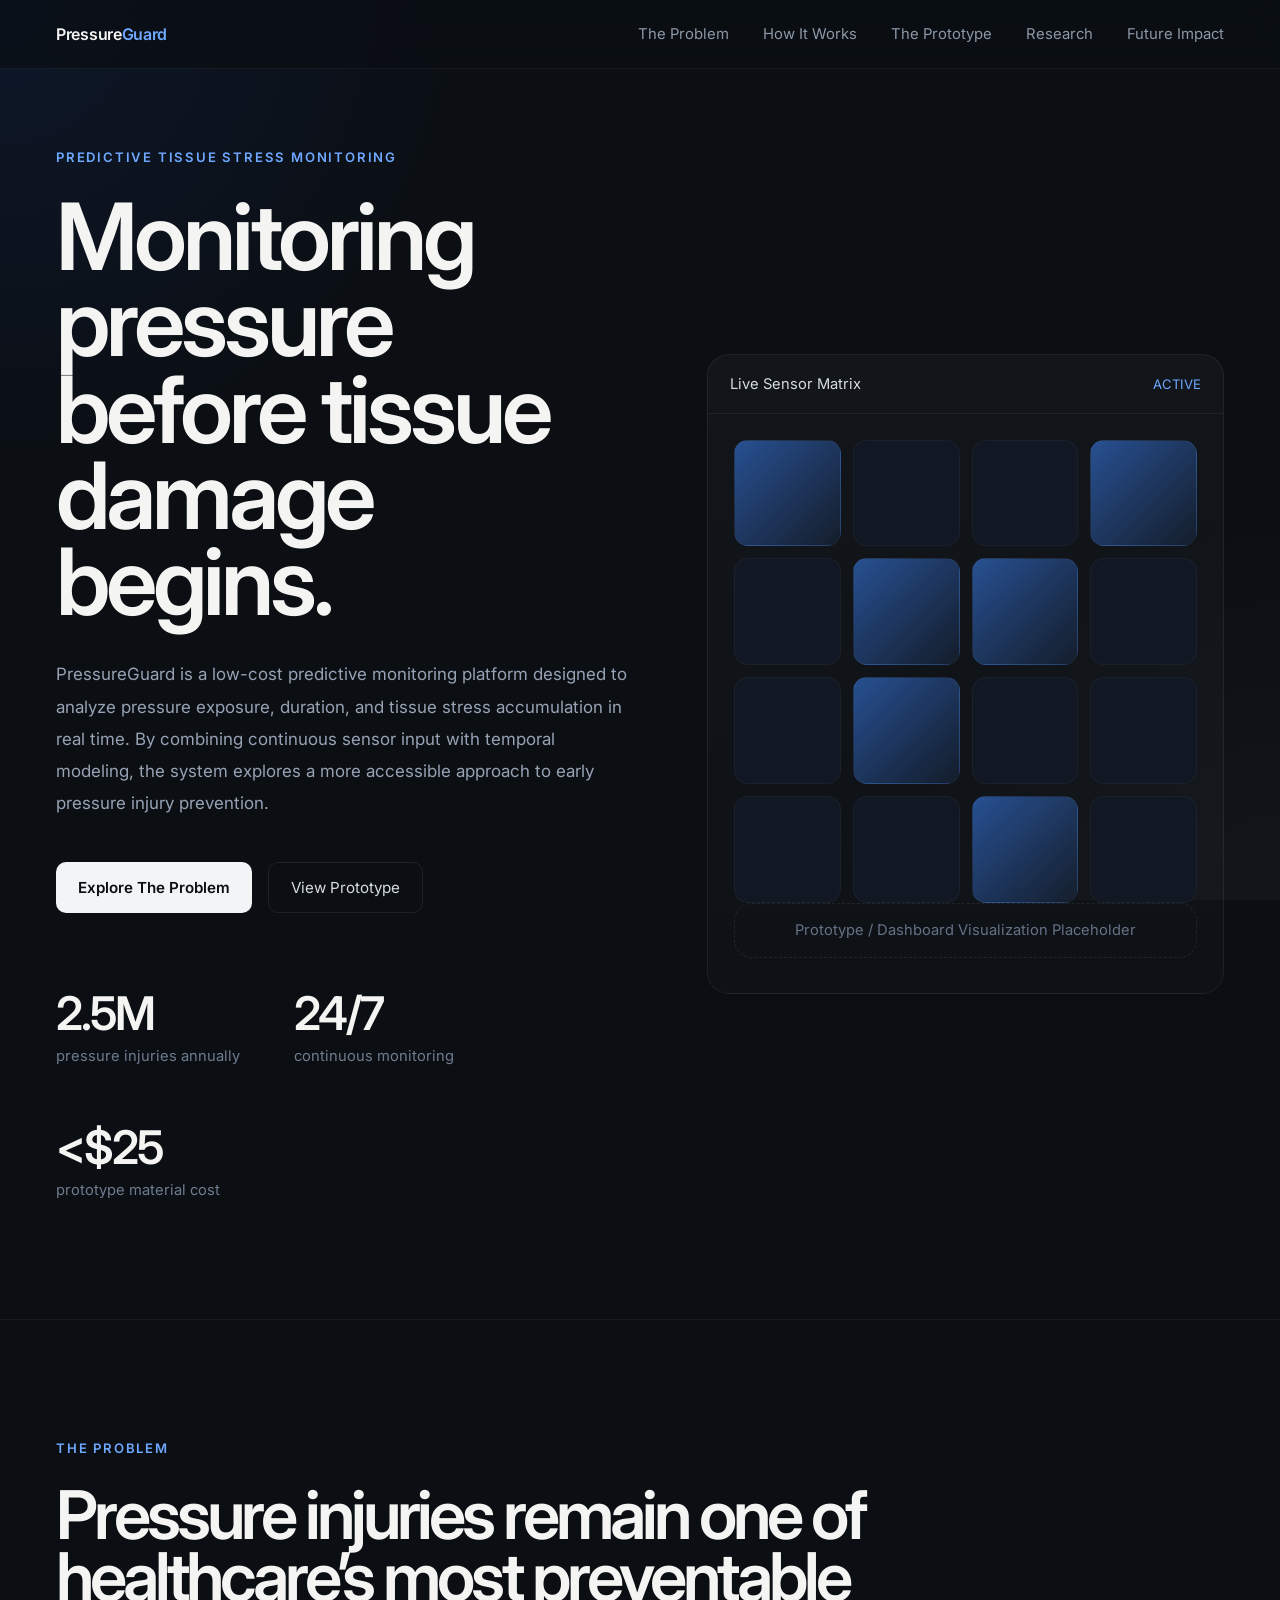
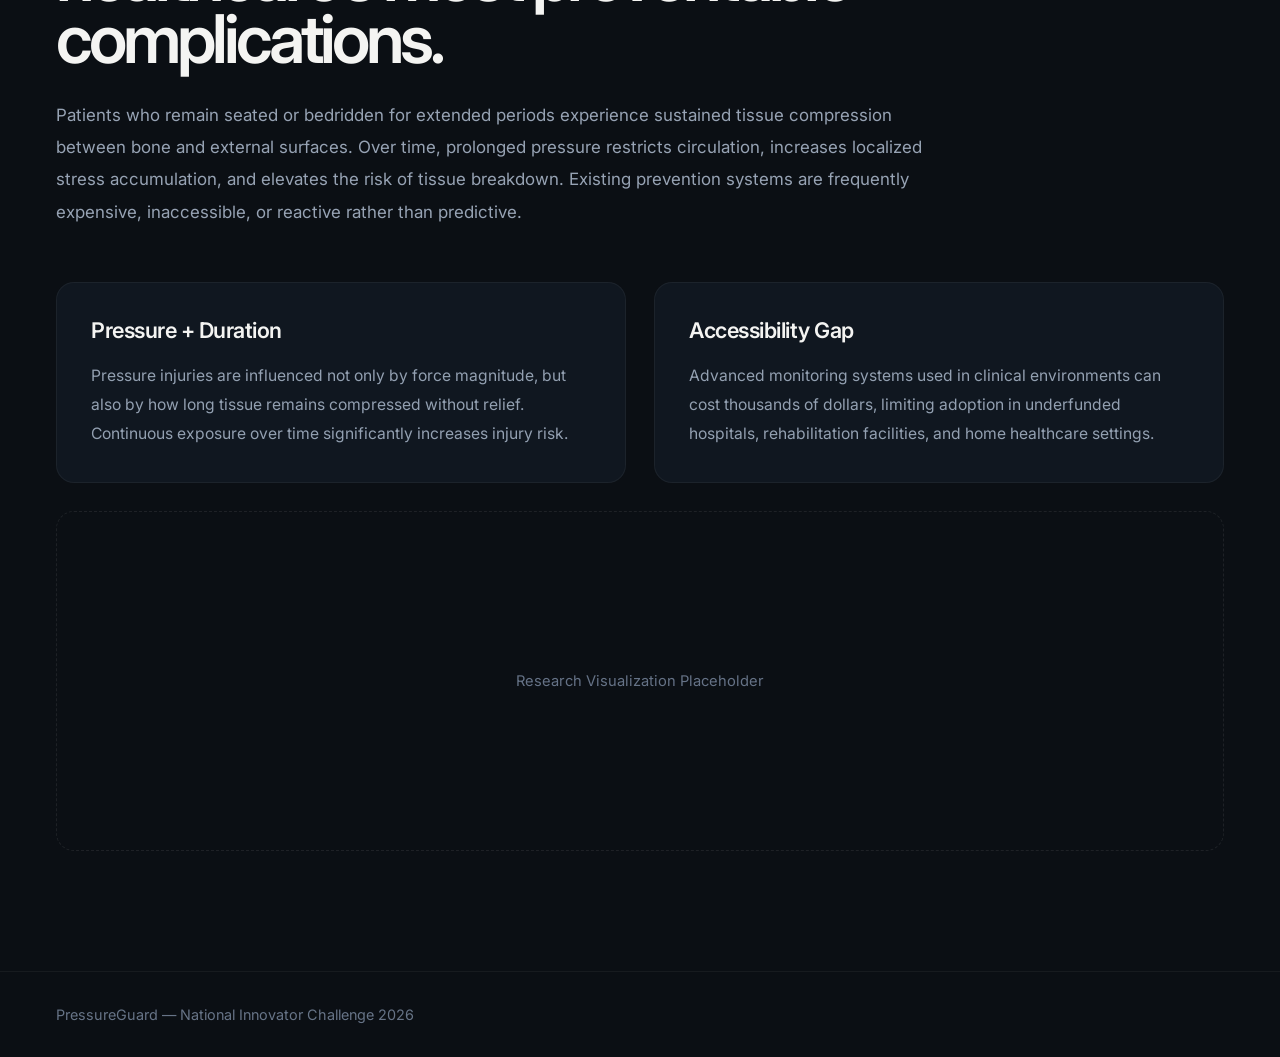
==== index.html @ 01c2cb17 "Frontend Launch Page Draft" ====
<!DOCTYPE html>
<html lang="en">
<head>
<meta charset="UTF-8" />
<meta name="viewport" content="width=device-width, initial-scale=1.0"/>

<title>PressureGuard</title>

<link rel="preconnect" href="https://fonts.googleapis.com">
<link rel="preconnect" href="https://fonts.gstatic.com" crossorigin>

<link href="https://fonts.googleapis.com/css2?family=Inter:wght@300;400;500;600;700&display=swap" rel="stylesheet">

<style>

*{
    margin:0;
    padding:0;
    box-sizing:border-box;
}

html{
    scroll-behavior:smooth;
}

body{
    font-family:'Inter',sans-serif;
    background:#0b0f14;
    color:#f4f4f2;
    overflow-x:hidden;
    -webkit-font-smoothing:antialiased;
}

a{
    text-decoration:none;
    color:inherit;
}

button{
    font-family:'Inter',sans-serif;
}

.container{
    width:100%;
    max-width:1380px;
    margin:auto;
    padding:0 56px;
}

.background{
    position:fixed;
    inset:0;
    z-index:-2;
    background:
    radial-gradient(circle at top left, rgba(37,99,235,.10), transparent 30%),
    radial-gradient(circle at bottom right, rgba(255,255,255,.03), transparent 25%),
    #0b0f14;
}

.noise{
    position:fixed;
    inset:0;
    z-index:-1;
    opacity:.03;
    background-image:url("https://grainy-gradients.vercel.app/noise.svg");
}

nav{
    width:100%;
    position:sticky;
    top:0;
    z-index:1000;
    backdrop-filter:blur(14px);
    background:rgba(11,15,20,.72);
    border-bottom:1px solid rgba(255,255,255,.05);
}

.nav-inner{
    display:flex;
    justify-content:space-between;
    align-items:center;
    padding:24px 0;
}

.logo{
    font-size:1rem;
    font-weight:600;
    letter-spacing:-.3px;
}

.logo span{
    color:#6ea8ff;
}

.nav-links{
    display:flex;
    gap:34px;
}

.nav-links button{
    background:none;
    border:none;
    color:#8d98a7;
    font-size:.93rem;
    cursor:pointer;
    transition:.2s ease;
}

.nav-links button:hover{
    color:white;
}

.hero{
    min-height:90vh;
    display:flex;
    align-items:center;
}

.hero-grid{
    width:100%;
    display:grid;
    grid-template-columns:1.05fr .95fr;
    gap:80px;
    align-items:center;
    padding:80px 0 120px;
}

.label{
    color:#6ea8ff;
    font-size:.82rem;
    text-transform:uppercase;
    letter-spacing:1.8px;
    margin-bottom:28px;
    font-weight:600;
}

h1{
    font-size:5.8rem;
    line-height:.93;
    letter-spacing:-4px;
    font-weight:600;
    max-width:760px;
    margin-bottom:34px;
}

.hero-copy{
    max-width:620px;
    color:#97a3b4;
    line-height:1.9;
    font-size:1.06rem;
    margin-bottom:42px;
}

.hero-buttons{
    display:flex;
    gap:16px;
    flex-wrap:wrap;
}

.primary-btn{
    border:none;
    background:#f3f4f6;
    color:#0b0f14;
    padding:15px 22px;
    border-radius:10px;
    font-size:.95rem;
    cursor:pointer;
    font-weight:600;
    transition:.25s ease;
}

.primary-btn:hover{
    transform:translateY(-1px);
}

.secondary-btn{
    border:1px solid rgba(255,255,255,.08);
    background:transparent;
    color:#d7dce3;
    padding:15px 22px;
    border-radius:10px;
    font-size:.95rem;
    cursor:pointer;
    transition:.25s ease;
}

.secondary-btn:hover{
    border-color:rgba(255,255,255,.16);
    background:rgba(255,255,255,.03);
}

.stats{
    display:flex;
    gap:54px;
    margin-top:72px;
    flex-wrap:wrap;
}

.stat h2{
    font-size:2.9rem;
    font-weight:600;
    letter-spacing:-2px;
    margin-bottom:6px;
}

.stat p{
    color:#6f7c8e;
    font-size:.92rem;
}

.visual-panel{
    width:100%;
    height:640px;
    border-radius:22px;
    border:1px solid rgba(255,255,255,.06);
    background:
    linear-gradient(
    180deg,
    rgba(255,255,255,.03),
    rgba(255,255,255,.015)
    );
    position:relative;
    overflow:hidden;
}

.visual-top{
    width:100%;
    padding:20px 22px;
    border-bottom:1px solid rgba(255,255,255,.05);
    display:flex;
    justify-content:space-between;
    align-items:center;
}

.visual-title{
    font-size:.92rem;
    color:#d7dce3;
}

.live{
    font-size:.82rem;
    color:#6ea8ff;
}

.visual-content{
    padding:26px;
    height:calc(100% - 68px);
    display:flex;
    flex-direction:column;
    justify-content:space-between;
}

.sensor-grid{
    display:grid;
    grid-template-columns:repeat(4,1fr);
    gap:12px;
}

.sensor{
    aspect-ratio:1;
    border-radius:14px;
    background:#111823;
    border:1px solid rgba(255,255,255,.04);
}

.sensor.active{
    background:linear-gradient(
    135deg,
    rgba(59,130,246,.55),
    rgba(59,130,246,.08)
    );
}

.large-placeholder{
    width:100%;
    height:220px;
    border-radius:18px;
    border:1px dashed rgba(255,255,255,.08);
    display:flex;
    align-items:center;
    justify-content:center;
    color:#657286;
    font-size:.92rem;
}

.divider{
    width:100%;
    height:1px;
    background:rgba(255,255,255,.05);
}

.problem-section{
    padding:120px 0;
}

.problem-grid{
    display:grid;
    grid-template-columns:1fr 1fr;
    gap:28px;
    margin-top:54px;
}

.problem-card{
    background:#101720;
    border:1px solid rgba(255,255,255,.05);
    border-radius:18px;
    padding:34px;
}

.problem-card h3{
    font-size:1.35rem;
    margin-bottom:18px;
    font-weight:600;
    letter-spacing:-.5px;
}

.problem-card p{
    color:#93a0b1;
    line-height:1.85;
    font-size:.98rem;
}

footer{
    padding:34px 0;
    color:#677487;
    font-size:.9rem;
}

.coming-soon{
    min-height:100vh;
    display:none;
    align-items:center;
    justify-content:center;
    flex-direction:column;
    text-align:center;
    padding:40px;
}

.coming-soon h1{
    font-size:4rem;
    letter-spacing:-2px;
    margin-bottom:18px;
}

.coming-soon p{
    color:#8f9bae;
    margin-bottom:28px;
}

@media(max-width:1150px){

    h1{
        font-size:4.4rem;
    }

    .hero-grid{
        grid-template-columns:1fr;
    }

    .visual-panel{
        height:560px;
    }

    .problem-grid{
        grid-template-columns:1fr;
    }

}

@media(max-width:768px){

    .container{
        padding:0 24px;
    }

    .nav-links{
        display:none;
    }

    h1{
        font-size:3.4rem;
        letter-spacing:-3px;
    }

    .stats{
        gap:34px;
    }

}

</style>
</head>

<body>

<div class="background"></div>
<div class="noise"></div>

<div id="mainPage">

<nav>

<div class="container">

<div class="nav-inner">

<div class="logo">
Pressure<span>Guard</span>
</div>

<div class="nav-links">

<button onclick="showProblemPage()">
The Problem
</button>

<button onclick="showComingSoon('How It Works')">
How It Works
</button>

<button onclick="showComingSoon('The Prototype')">
The Prototype
</button>

<button onclick="showComingSoon('Research')">
Research
</button>

<button onclick="showComingSoon('Future Impact')">
Future Impact
</button>

</div>

</div>

</div>

</nav>

<section class="hero">

<div class="container">

<div class="hero-grid">

<div>

<div class="label">
Predictive Tissue Stress Monitoring
</div>

<h1>
Monitoring pressure before tissue damage begins.
</h1>

<p class="hero-copy">
PressureGuard is a low-cost predictive monitoring platform designed to analyze pressure exposure, duration, and tissue stress accumulation in real time. By combining continuous sensor input with temporal modeling, the system explores a more accessible approach to early pressure injury prevention.
</p>

<div class="hero-buttons">

<button class="primary-btn" onclick="showProblemPage()">
Explore The Problem
</button>

<button class="secondary-btn" onclick="showComingSoon('Prototype Demo')">
View Prototype
</button>

</div>

<div class="stats">

<div class="stat">
<h2>2.5M</h2>
<p>pressure injuries annually</p>
</div>

<div class="stat">
<h2>24/7</h2>
<p>continuous monitoring</p>
</div>

<div class="stat">
<h2>&lt;$25</h2>
<p>prototype material cost</p>
</div>

</div>

</div>

<div>

<div class="visual-panel">

<div class="visual-top">

<div class="visual-title">
Live Sensor Matrix
</div>

<div class="live">
ACTIVE
</div>

</div>

<div class="visual-content">

<div class="sensor-grid">

<div class="sensor active"></div>
<div class="sensor"></div>
<div class="sensor"></div>
<div class="sensor active"></div>

<div class="sensor"></div>
<div class="sensor active"></div>
<div class="sensor active"></div>
<div class="sensor"></div>

<div class="sensor"></div>
<div class="sensor active"></div>
<div class="sensor"></div>
<div class="sensor"></div>

<div class="sensor"></div>
<div class="sensor"></div>
<div class="sensor active"></div>
<div class="sensor"></div>

</div>

<div class="large-placeholder">
Prototype / Dashboard Visualization Placeholder
</div>

</div>

</div>

</div>

</div>

</div>

</section>

<div class="divider"></div>

<section class="problem-section" id="problemPage">

<div class="container">

<div class="label">
The Problem
</div>

<h1 style="font-size:4.2rem; max-width:980px; margin-bottom:28px;">
Pressure injuries remain one of healthcare’s most preventable complications.
</h1>

<p class="hero-copy" style="max-width:900px;">
Patients who remain seated or bedridden for extended periods experience sustained tissue compression between bone and external surfaces. Over time, prolonged pressure restricts circulation, increases localized stress accumulation, and elevates the risk of tissue breakdown. Existing prevention systems are frequently expensive, inaccessible, or reactive rather than predictive.
</p>

<div class="problem-grid">

<div class="problem-card">

<h3>
Pressure + Duration
</h3>

<p>
Pressure injuries are influenced not only by force magnitude, but also by how long tissue remains compressed without relief. Continuous exposure over time significantly increases injury risk.
</p>

</div>

<div class="problem-card">

<h3>
Accessibility Gap
</h3>

<p>
Advanced monitoring systems used in clinical environments can cost thousands of dollars, limiting adoption in underfunded hospitals, rehabilitation facilities, and home healthcare settings.
</p>

</div>

</div>

<div class="large-placeholder" style="margin-top:28px; height:340px;">
Research Visualization Placeholder
</div>

</div>

</section>

<div class="divider"></div>

<footer>

<div class="container">
PressureGuard — National Innovator Challenge 2026
</div>

</footer>

</div>

<div class="coming-soon" id="comingSoonPage">

<h1 id="comingSoonTitle">
Coming Soon
</h1>

<p>
This section is currently under development.
</p>

<button class="primary-btn" onclick="goHome()">
Return Home
</button>

</div>

<script>

function showComingSoon(pageName){

document.getElementById("mainPage").style.display = "none";
document.getElementById("comingSoonPage").style.display = "flex";

document.getElementById("comingSoonTitle").innerText =
pageName + " — Coming Soon";

window.scrollTo(0,0);

}

function goHome(){

document.getElementById("mainPage").style.display = "block";
document.getElementById("comingSoonPage").style.display = "none";

window.scrollTo(0,0);

}

function showProblemPage(){

document.getElementById("mainPage").style.display = "block";
document.getElementById("comingSoonPage").style.display = "none";

document.getElementById("problemPage")
.scrollIntoView({behavior:"smooth"});

}

</script>

</body>
</html>
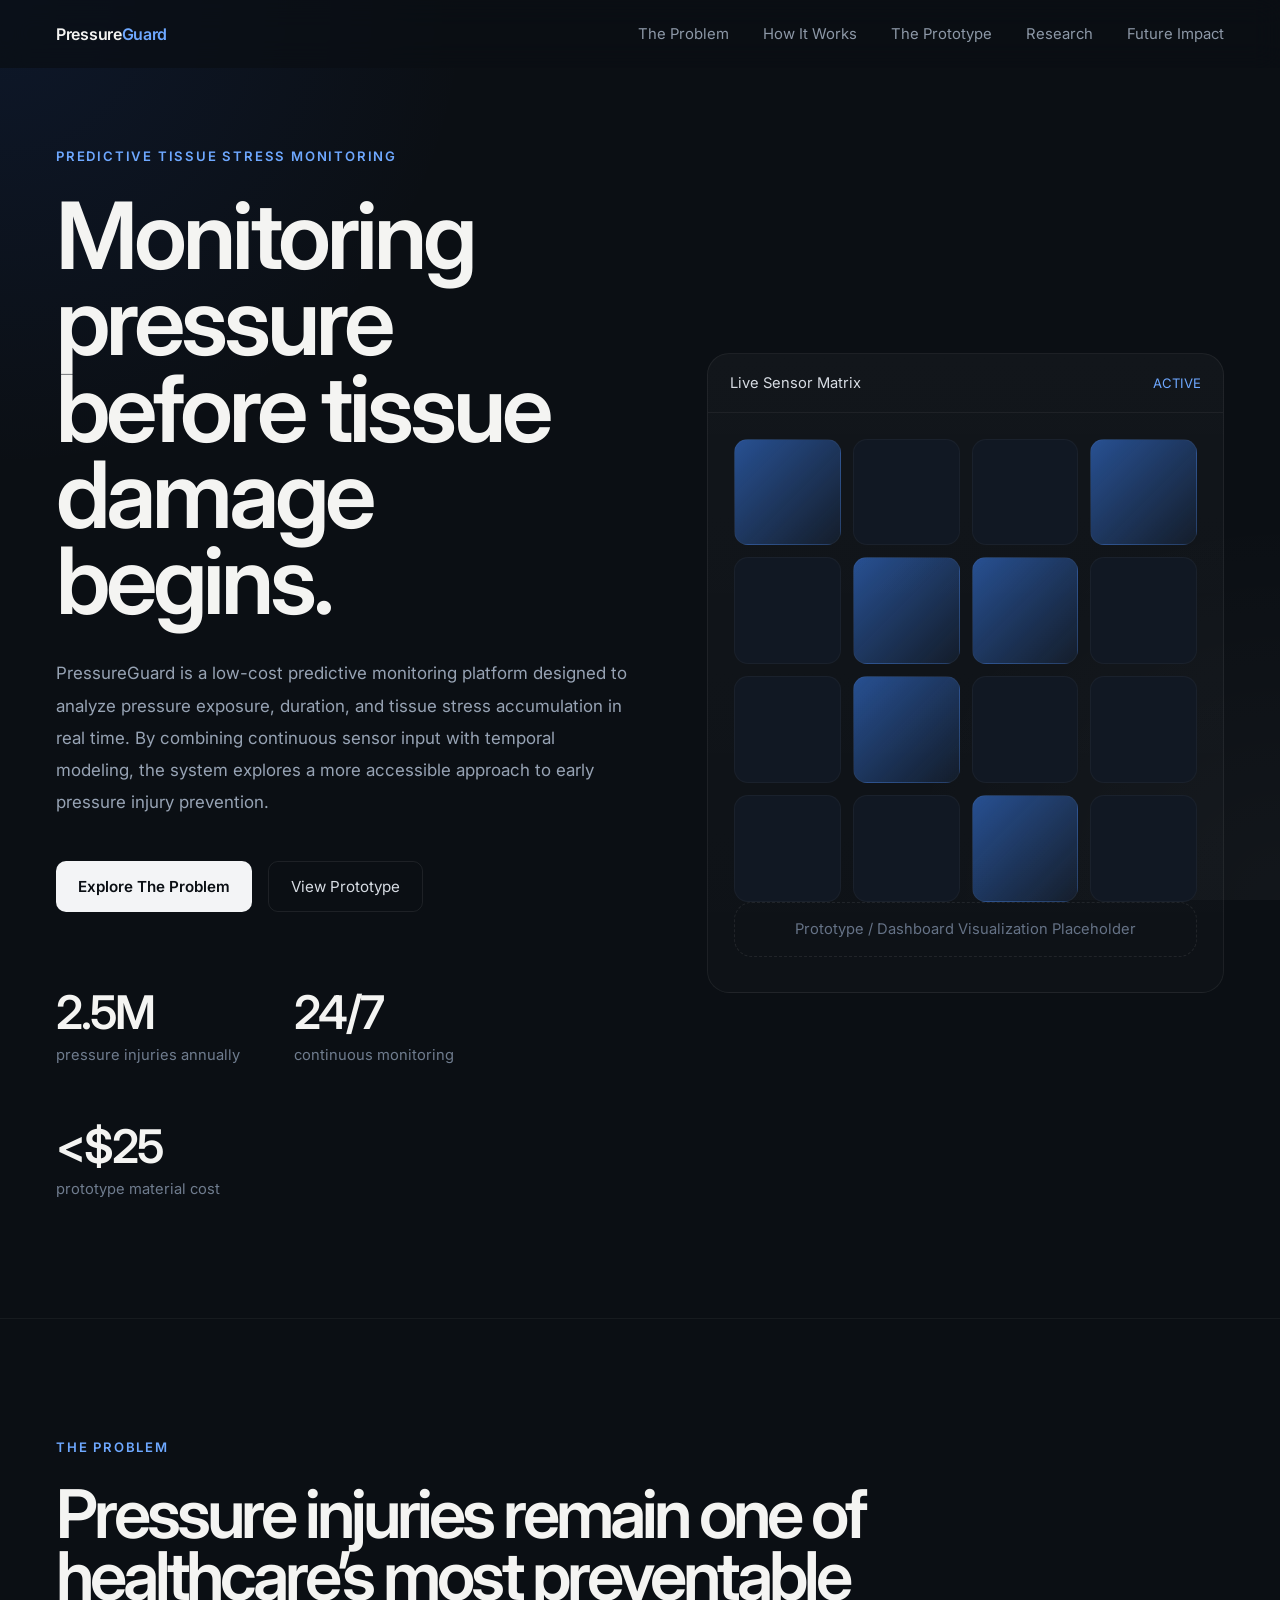
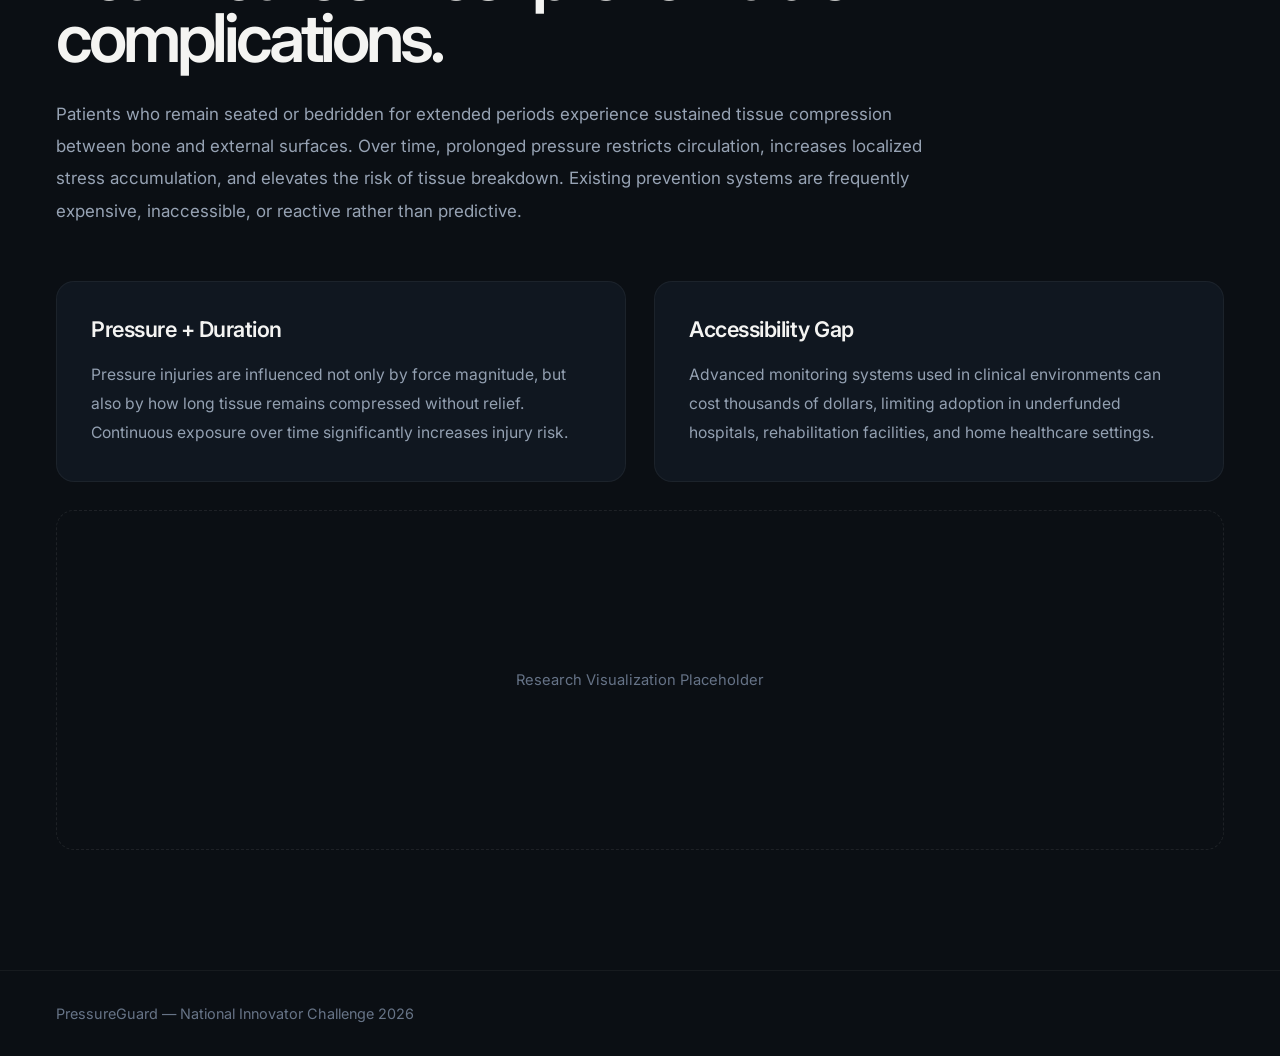
==== commit 2b55e989: "index.html" ====
--- a/index.html
+++ b/index.html
@@ -72,7 +72,9 @@
     z-index:1000;
     backdrop-filter:blur(14px);
     background:rgba(11,15,20,.72);
-    border-bottom:1px solid rgba(255,255,255,.05);
+    border-bottom:1px solid rgba(255,255,255,.05)
+    #problemPage
+    scroll-margin-top:100px;
 }
 
 .nav-inner{
@@ -135,7 +137,7 @@
 }
 
 h1{
-    font-size:5.8rem;
+    font-size:clamp(3rem,8vw,5.8rem);;
     line-height:.93;
     letter-spacing:-4px;
     font-weight:600;
@@ -667,4 +669,4 @@
 </script>
 
 </body>
-</html>+</html>
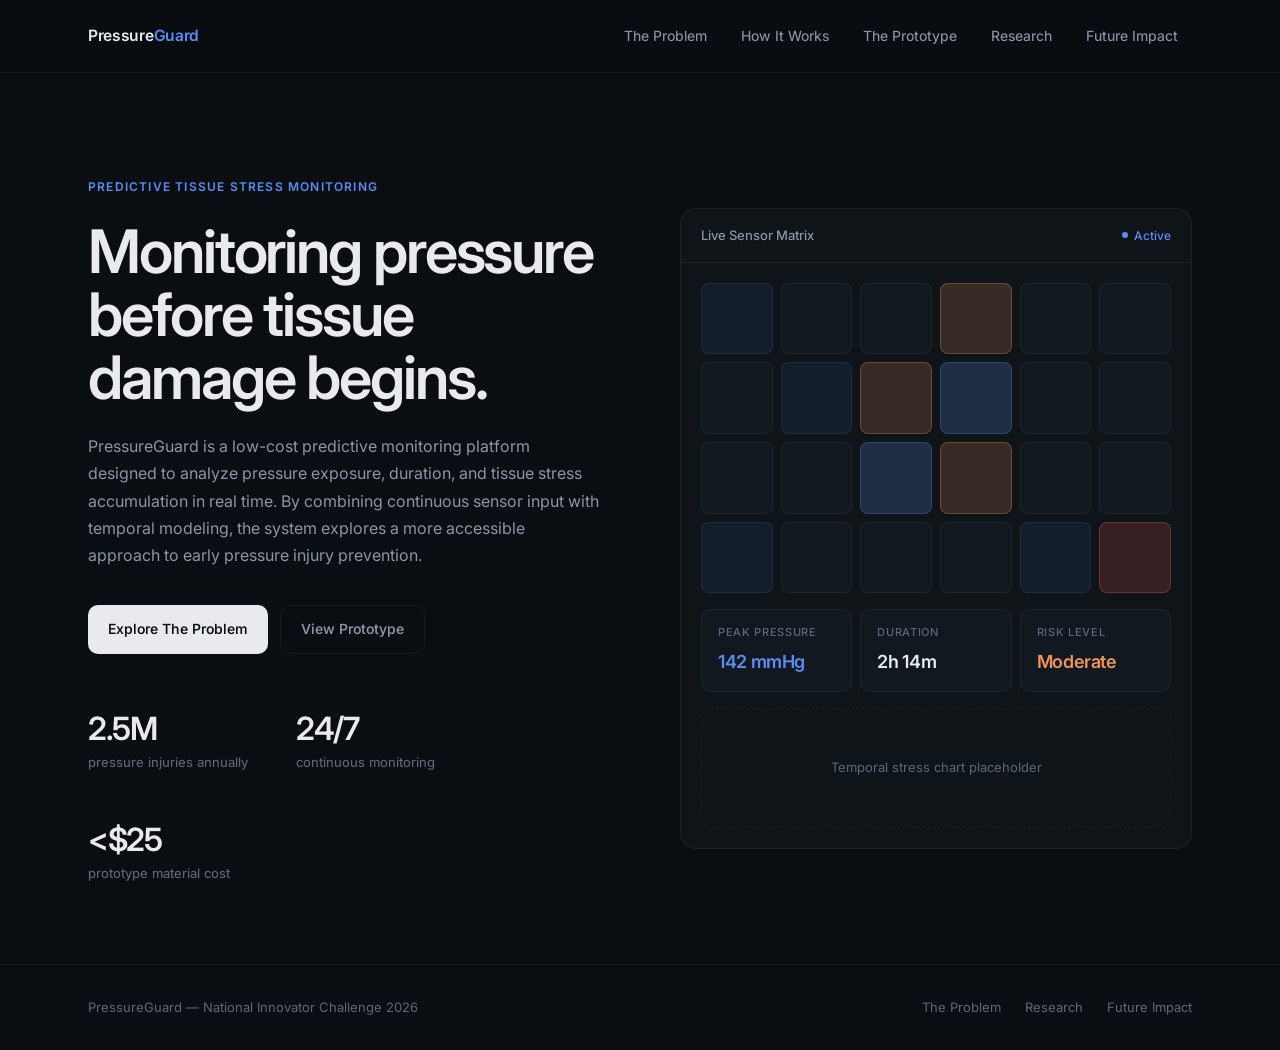
==== commit 3a8c3e6d: "Rebuild site as professional multi-page frontend - Separate HTML pages: Home, Problem, How It Works," ====
--- a/index.html
+++ b/index.html
@@ -1,672 +1,137 @@
 <!DOCTYPE html>
 <html lang="en">
 <head>
-<meta charset="UTF-8" />
-<meta name="viewport" content="width=device-width, initial-scale=1.0"/>
-
-<title>PressureGuard</title>
-
+<meta charset="UTF-8">
+<meta name="viewport" content="width=device-width, initial-scale=1.0">
+<title>PressureGuard — Predictive Tissue Stress Monitoring</title>
 <link rel="preconnect" href="https://fonts.googleapis.com">
 <link rel="preconnect" href="https://fonts.gstatic.com" crossorigin>
-
-<link href="https://fonts.googleapis.com/css2?family=Inter:wght@300;400;500;600;700&display=swap" rel="stylesheet">
-
-<style>
-
-*{
-    margin:0;
-    padding:0;
-    box-sizing:border-box;
-}
-
-html{
-    scroll-behavior:smooth;
-}
-
-body{
-    font-family:'Inter',sans-serif;
-    background:#0b0f14;
-    color:#f4f4f2;
-    overflow-x:hidden;
-    -webkit-font-smoothing:antialiased;
-}
-
-a{
-    text-decoration:none;
-    color:inherit;
-}
-
-button{
-    font-family:'Inter',sans-serif;
-}
-
-.container{
-    width:100%;
-    max-width:1380px;
-    margin:auto;
-    padding:0 56px;
-}
-
-.background{
-    position:fixed;
-    inset:0;
-    z-index:-2;
-    background:
-    radial-gradient(circle at top left, rgba(37,99,235,.10), transparent 30%),
-    radial-gradient(circle at bottom right, rgba(255,255,255,.03), transparent 25%),
-    #0b0f14;
-}
-
-.noise{
-    position:fixed;
-    inset:0;
-    z-index:-1;
-    opacity:.03;
-    background-image:url("https://grainy-gradients.vercel.app/noise.svg");
-}
-
-nav{
-    width:100%;
-    position:sticky;
-    top:0;
-    z-index:1000;
-    backdrop-filter:blur(14px);
-    background:rgba(11,15,20,.72);
-    border-bottom:1px solid rgba(255,255,255,.05)
-    #problemPage
-    scroll-margin-top:100px;
-}
-
-.nav-inner{
-    display:flex;
-    justify-content:space-between;
-    align-items:center;
-    padding:24px 0;
-}
-
-.logo{
-    font-size:1rem;
-    font-weight:600;
-    letter-spacing:-.3px;
-}
-
-.logo span{
-    color:#6ea8ff;
-}
-
-.nav-links{
-    display:flex;
-    gap:34px;
-}
-
-.nav-links button{
-    background:none;
-    border:none;
-    color:#8d98a7;
-    font-size:.93rem;
-    cursor:pointer;
-    transition:.2s ease;
-}
-
-.nav-links button:hover{
-    color:white;
-}
-
-.hero{
-    min-height:90vh;
-    display:flex;
-    align-items:center;
-}
-
-.hero-grid{
-    width:100%;
-    display:grid;
-    grid-template-columns:1.05fr .95fr;
-    gap:80px;
-    align-items:center;
-    padding:80px 0 120px;
-}
-
-.label{
-    color:#6ea8ff;
-    font-size:.82rem;
-    text-transform:uppercase;
-    letter-spacing:1.8px;
-    margin-bottom:28px;
-    font-weight:600;
-}
-
-h1{
-    font-size:clamp(3rem,8vw,5.8rem);;
-    line-height:.93;
-    letter-spacing:-4px;
-    font-weight:600;
-    max-width:760px;
-    margin-bottom:34px;
-}
-
-.hero-copy{
-    max-width:620px;
-    color:#97a3b4;
-    line-height:1.9;
-    font-size:1.06rem;
-    margin-bottom:42px;
-}
-
-.hero-buttons{
-    display:flex;
-    gap:16px;
-    flex-wrap:wrap;
-}
-
-.primary-btn{
-    border:none;
-    background:#f3f4f6;
-    color:#0b0f14;
-    padding:15px 22px;
-    border-radius:10px;
-    font-size:.95rem;
-    cursor:pointer;
-    font-weight:600;
-    transition:.25s ease;
-}
-
-.primary-btn:hover{
-    transform:translateY(-1px);
-}
-
-.secondary-btn{
-    border:1px solid rgba(255,255,255,.08);
-    background:transparent;
-    color:#d7dce3;
-    padding:15px 22px;
-    border-radius:10px;
-    font-size:.95rem;
-    cursor:pointer;
-    transition:.25s ease;
-}
-
-.secondary-btn:hover{
-    border-color:rgba(255,255,255,.16);
-    background:rgba(255,255,255,.03);
-}
-
-.stats{
-    display:flex;
-    gap:54px;
-    margin-top:72px;
-    flex-wrap:wrap;
-}
-
-.stat h2{
-    font-size:2.9rem;
-    font-weight:600;
-    letter-spacing:-2px;
-    margin-bottom:6px;
-}
-
-.stat p{
-    color:#6f7c8e;
-    font-size:.92rem;
-}
-
-.visual-panel{
-    width:100%;
-    height:640px;
-    border-radius:22px;
-    border:1px solid rgba(255,255,255,.06);
-    background:
-    linear-gradient(
-    180deg,
-    rgba(255,255,255,.03),
-    rgba(255,255,255,.015)
-    );
-    position:relative;
-    overflow:hidden;
-}
-
-.visual-top{
-    width:100%;
-    padding:20px 22px;
-    border-bottom:1px solid rgba(255,255,255,.05);
-    display:flex;
-    justify-content:space-between;
-    align-items:center;
-}
-
-.visual-title{
-    font-size:.92rem;
-    color:#d7dce3;
-}
-
-.live{
-    font-size:.82rem;
-    color:#6ea8ff;
-}
-
-.visual-content{
-    padding:26px;
-    height:calc(100% - 68px);
-    display:flex;
-    flex-direction:column;
-    justify-content:space-between;
-}
-
-.sensor-grid{
-    display:grid;
-    grid-template-columns:repeat(4,1fr);
-    gap:12px;
-}
-
-.sensor{
-    aspect-ratio:1;
-    border-radius:14px;
-    background:#111823;
-    border:1px solid rgba(255,255,255,.04);
-}
-
-.sensor.active{
-    background:linear-gradient(
-    135deg,
-    rgba(59,130,246,.55),
-    rgba(59,130,246,.08)
-    );
-}
-
-.large-placeholder{
-    width:100%;
-    height:220px;
-    border-radius:18px;
-    border:1px dashed rgba(255,255,255,.08);
-    display:flex;
-    align-items:center;
-    justify-content:center;
-    color:#657286;
-    font-size:.92rem;
-}
-
-.divider{
-    width:100%;
-    height:1px;
-    background:rgba(255,255,255,.05);
-}
-
-.problem-section{
-    padding:120px 0;
-}
-
-.problem-grid{
-    display:grid;
-    grid-template-columns:1fr 1fr;
-    gap:28px;
-    margin-top:54px;
-}
-
-.problem-card{
-    background:#101720;
-    border:1px solid rgba(255,255,255,.05);
-    border-radius:18px;
-    padding:34px;
-}
-
-.problem-card h3{
-    font-size:1.35rem;
-    margin-bottom:18px;
-    font-weight:600;
-    letter-spacing:-.5px;
-}
-
-.problem-card p{
-    color:#93a0b1;
-    line-height:1.85;
-    font-size:.98rem;
-}
-
-footer{
-    padding:34px 0;
-    color:#677487;
-    font-size:.9rem;
-}
-
-.coming-soon{
-    min-height:100vh;
-    display:none;
-    align-items:center;
-    justify-content:center;
-    flex-direction:column;
-    text-align:center;
-    padding:40px;
-}
-
-.coming-soon h1{
-    font-size:4rem;
-    letter-spacing:-2px;
-    margin-bottom:18px;
-}
-
-.coming-soon p{
-    color:#8f9bae;
-    margin-bottom:28px;
-}
-
-@media(max-width:1150px){
-
-    h1{
-        font-size:4.4rem;
-    }
-
-    .hero-grid{
-        grid-template-columns:1fr;
-    }
-
-    .visual-panel{
-        height:560px;
-    }
-
-    .problem-grid{
-        grid-template-columns:1fr;
-    }
-
-}
-
-@media(max-width:768px){
-
-    .container{
-        padding:0 24px;
-    }
-
-    .nav-links{
-        display:none;
-    }
-
-    h1{
-        font-size:3.4rem;
-        letter-spacing:-3px;
-    }
-
-    .stats{
-        gap:34px;
-    }
-
-}
-
-</style>
+<link href="https://fonts.googleapis.com/css2?family=Inter:wght@300;400;450;500;550;600;700&display=swap" rel="stylesheet">
+<link rel="stylesheet" href="css/style.css">
 </head>
-
 <body>
 
-<div class="background"></div>
-<div class="noise"></div>
+<nav class="nav">
+  <div class="container">
+    <div class="nav-inner">
+      <a href="index.html" class="logo">Pressure<span>Guard</span></a>
+      <div class="nav-links">
+        <a href="problem.html" class="nav-link">The Problem</a>
+        <a href="how-it-works.html" class="nav-link">How It Works</a>
+        <a href="prototype.html" class="nav-link">The Prototype</a>
+        <a href="research.html" class="nav-link">Research</a>
+        <a href="future-impact.html" class="nav-link">Future Impact</a>
+      </div>
+      <button class="mobile-toggle" aria-label="Menu" aria-expanded="false">
+        <svg width="22" height="22" viewBox="0 0 24 24" fill="none" stroke="currentColor" stroke-width="2" stroke-linecap="round"><line x1="3" y1="6" x2="21" y2="6"/><line x1="3" y1="12" x2="21" y2="12"/><line x1="3" y1="18" x2="21" y2="18"/></svg>
+      </button>
+    </div>
+  </div>
+</nav>
 
-<div id="mainPage">
-
-<nav>
-
-<div class="container">
-
-<div class="nav-inner">
-
-<div class="logo">
-Pressure<span>Guard</span>
+<div class="mobile-menu">
+  <a href="problem.html" class="nav-link">The Problem</a>
+  <a href="how-it-works.html" class="nav-link">How It Works</a>
+  <a href="prototype.html" class="nav-link">The Prototype</a>
+  <a href="research.html" class="nav-link">Research</a>
+  <a href="future-impact.html" class="nav-link">Future Impact</a>
 </div>
 
-<div class="nav-links">
+<section class="hero">
+  <div class="container">
+    <div class="hero-grid">
+      <div>
+        <span class="eyebrow fade-in">Predictive Tissue Stress Monitoring</span>
+        <h1 class="fade-in delay-1">Monitoring pressure before tissue damage begins.</h1>
+        <p class="hero-copy fade-in delay-2">PressureGuard is a low-cost predictive monitoring platform designed to analyze pressure exposure, duration, and tissue stress accumulation in real time. By combining continuous sensor input with temporal modeling, the system explores a more accessible approach to early pressure injury prevention.</p>
+        <div class="btn-group fade-in delay-3">
+          <a href="problem.html" class="btn btn-primary">Explore The Problem</a>
+          <a href="prototype.html" class="btn btn-secondary">View Prototype</a>
+        </div>
+        <div class="stats fade-in delay-3">
+          <div>
+            <div class="stat-value">2.5M</div>
+            <div class="stat-label">pressure injuries annually</div>
+          </div>
+          <div>
+            <div class="stat-value">24/7</div>
+            <div class="stat-label">continuous monitoring</div>
+          </div>
+          <div>
+            <div class="stat-value">&lt;$25</div>
+            <div class="stat-label">prototype material cost</div>
+          </div>
+        </div>
+      </div>
 
-<button onclick="showProblemPage()">
-The Problem
-</button>
-
-<button onclick="showComingSoon('How It Works')">
-How It Works
-</button>
-
-<button onclick="showComingSoon('The Prototype')">
-The Prototype
-</button>
-
-<button onclick="showComingSoon('Research')">
-Research
-</button>
-
-<button onclick="showComingSoon('Future Impact')">
-Future Impact
-</button>
-
-</div>
-
-</div>
-
-</div>
-
-</nav>
-
-<section class="hero">
-
-<div class="container">
-
-<div class="hero-grid">
-
-<div>
-
-<div class="label">
-Predictive Tissue Stress Monitoring
-</div>
-
-<h1>
-Monitoring pressure before tissue damage begins.
-</h1>
-
-<p class="hero-copy">
-PressureGuard is a low-cost predictive monitoring platform designed to analyze pressure exposure, duration, and tissue stress accumulation in real time. By combining continuous sensor input with temporal modeling, the system explores a more accessible approach to early pressure injury prevention.
-</p>
-
-<div class="hero-buttons">
-
-<button class="primary-btn" onclick="showProblemPage()">
-Explore The Problem
-</button>
-
-<button class="secondary-btn" onclick="showComingSoon('Prototype Demo')">
-View Prototype
-</button>
-
-</div>
-
-<div class="stats">
-
-<div class="stat">
-<h2>2.5M</h2>
-<p>pressure injuries annually</p>
-</div>
-
-<div class="stat">
-<h2>24/7</h2>
-<p>continuous monitoring</p>
-</div>
-
-<div class="stat">
-<h2>&lt;$25</h2>
-<p>prototype material cost</p>
-</div>
-
-</div>
-
-</div>
-
-<div>
-
-<div class="visual-panel">
-
-<div class="visual-top">
-
-<div class="visual-title">
-Live Sensor Matrix
-</div>
-
-<div class="live">
-ACTIVE
-</div>
-
-</div>
-
-<div class="visual-content">
-
-<div class="sensor-grid">
-
-<div class="sensor active"></div>
-<div class="sensor"></div>
-<div class="sensor"></div>
-<div class="sensor active"></div>
-
-<div class="sensor"></div>
-<div class="sensor active"></div>
-<div class="sensor active"></div>
-<div class="sensor"></div>
-
-<div class="sensor"></div>
-<div class="sensor active"></div>
-<div class="sensor"></div>
-<div class="sensor"></div>
-
-<div class="sensor"></div>
-<div class="sensor"></div>
-<div class="sensor active"></div>
-<div class="sensor"></div>
-
-</div>
-
-<div class="large-placeholder">
-Prototype / Dashboard Visualization Placeholder
-</div>
-
-</div>
-
-</div>
-
-</div>
-
-</div>
-
-</div>
-
+      <div class="fade-in delay-2">
+        <div class="dashboard">
+          <div class="dash-header">
+            <span class="dash-title">Live Sensor Matrix</span>
+            <span class="dash-status"><span class="dash-dot"></span> Active</span>
+          </div>
+          <div class="dash-body">
+            <div class="sensor-matrix">
+              <div class="sensor-cell low"></div>
+              <div class="sensor-cell"></div>
+              <div class="sensor-cell"></div>
+              <div class="sensor-cell mid"></div>
+              <div class="sensor-cell"></div>
+              <div class="sensor-cell"></div>
+              <div class="sensor-cell"></div>
+              <div class="sensor-cell low"></div>
+              <div class="sensor-cell high"></div>
+              <div class="sensor-cell"></div>
+              <div class="sensor-cell"></div>
+              <div class="sensor-cell"></div>
+              <div class="sensor-cell"></div>
+              <div class="sensor-cell low"></div>
+              <div class="sensor-cell mid"></div>
+              <div class="sensor-cell"></div>
+              <div class="sensor-cell"></div>
+              <div class="sensor-cell"></div>
+              <div class="sensor-cell low"></div>
+              <div class="sensor-cell"></div>
+              <div class="sensor-cell"></div>
+              <div class="sensor-cell"></div>
+              <div class="sensor-cell"></div>
+              <div class="sensor-cell critical"></div>
+            </div>
+            <div class="dash-metrics">
+              <div class="metric-card">
+                <div class="metric-label">Peak Pressure</div>
+                <div class="metric-value accent">142 mmHg</div>
+              </div>
+              <div class="metric-card">
+                <div class="metric-label">Duration</div>
+                <div class="metric-value">2h 14m</div>
+              </div>
+              <div class="metric-card">
+                <div class="metric-label">Risk Level</div>
+                <div class="metric-value warn">Moderate</div>
+              </div>
+            </div>
+            <div class="dash-chart-area">Temporal stress chart placeholder</div>
+          </div>
+        </div>
+      </div>
+    </div>
+  </div>
 </section>
 
-<div class="divider"></div>
-
-<section class="problem-section" id="problemPage">
-
-<div class="container">
-
-<div class="label">
-The Problem
-</div>
-
-<h1 style="font-size:4.2rem; max-width:980px; margin-bottom:28px;">
-Pressure injuries remain one of healthcare’s most preventable complications.
-</h1>
-
-<p class="hero-copy" style="max-width:900px;">
-Patients who remain seated or bedridden for extended periods experience sustained tissue compression between bone and external surfaces. Over time, prolonged pressure restricts circulation, increases localized stress accumulation, and elevates the risk of tissue breakdown. Existing prevention systems are frequently expensive, inaccessible, or reactive rather than predictive.
-</p>
-
-<div class="problem-grid">
-
-<div class="problem-card">
-
-<h3>
-Pressure + Duration
-</h3>
-
-<p>
-Pressure injuries are influenced not only by force magnitude, but also by how long tissue remains compressed without relief. Continuous exposure over time significantly increases injury risk.
-</p>
-
-</div>
-
-<div class="problem-card">
-
-<h3>
-Accessibility Gap
-</h3>
-
-<p>
-Advanced monitoring systems used in clinical environments can cost thousands of dollars, limiting adoption in underfunded hospitals, rehabilitation facilities, and home healthcare settings.
-</p>
-
-</div>
-
-</div>
-
-<div class="large-placeholder" style="margin-top:28px; height:340px;">
-Research Visualization Placeholder
-</div>
-
-</div>
-
-</section>
-
-<div class="divider"></div>
-
-<footer>
-
-<div class="container">
-PressureGuard — National Innovator Challenge 2026
-</div>
-
+<footer class="footer">
+  <div class="container">
+    <div class="footer-inner">
+      <span class="footer-text">PressureGuard &mdash; National Innovator Challenge 2026</span>
+      <div class="footer-links">
+        <a href="problem.html" class="footer-link">The Problem</a>
+        <a href="research.html" class="footer-link">Research</a>
+        <a href="future-impact.html" class="footer-link">Future Impact</a>
+      </div>
+    </div>
+  </div>
 </footer>
 
-</div>
-
-<div class="coming-soon" id="comingSoonPage">
-
-<h1 id="comingSoonTitle">
-Coming Soon
-</h1>
-
-<p>
-This section is currently under development.
-</p>
-
-<button class="primary-btn" onclick="goHome()">
-Return Home
-</button>
-
-</div>
-
-<script>
-
-function showComingSoon(pageName){
-
-document.getElementById("mainPage").style.display = "none";
-document.getElementById("comingSoonPage").style.display = "flex";
-
-document.getElementById("comingSoonTitle").innerText =
-pageName + " — Coming Soon";
-
-window.scrollTo(0,0);
-
-}
-
-function goHome(){
-
-document.getElementById("mainPage").style.display = "block";
-document.getElementById("comingSoonPage").style.display = "none";
-
-window.scrollTo(0,0);
-
-}
-
-function showProblemPage(){
-
-document.getElementById("mainPage").style.display = "block";
-document.getElementById("comingSoonPage").style.display = "none";
-
-document.getElementById("problemPage")
-.scrollIntoView({behavior:"smooth"});
-
-}
-
-</script>
-
+<script src="js/main.js"></script>
 </body>
 </html>
--- a/css/style.css
+++ b/css/style.css
@@ -0,0 +1,605 @@
+*,*::before,*::after{margin:0;padding:0;box-sizing:border-box}
+
+:root{
+  --bg:#0a0e13;
+  --bg-elevated:#111820;
+  --bg-card:#0f1419;
+  --accent:#5b8def;
+  --accent-dim:rgba(91,141,239,.12);
+  --text-primary:#e8eaed;
+  --text-secondary:#8b95a5;
+  --text-tertiary:#5c6878;
+  --border:rgba(255,255,255,.06);
+  --border-hover:rgba(255,255,255,.12);
+  --radius:10px;
+  --radius-lg:16px;
+  --nav-height:72px;
+  --container:1200px;
+  --transition:0.2s ease;
+}
+
+html{scroll-behavior:smooth}
+
+body{
+  font-family:'Inter',system-ui,-apple-system,sans-serif;
+  background:var(--bg);
+  color:var(--text-primary);
+  -webkit-font-smoothing:antialiased;
+  -moz-osx-font-smoothing:grayscale;
+  overflow-x:hidden;
+  line-height:1.6;
+}
+
+a{text-decoration:none;color:inherit}
+button{font-family:inherit;cursor:pointer}
+img{display:block;max-width:100%}
+
+.container{
+  width:100%;
+  max-width:var(--container);
+  margin:0 auto;
+  padding:0 48px;
+}
+
+/* ── Navbar ── */
+
+.nav{
+  position:sticky;
+  top:0;
+  z-index:100;
+  background:rgba(10,14,19,.82);
+  backdrop-filter:blur(16px);
+  -webkit-backdrop-filter:blur(16px);
+  border-bottom:1px solid var(--border);
+}
+
+.nav-inner{
+  display:flex;
+  align-items:center;
+  justify-content:space-between;
+  height:var(--nav-height);
+}
+
+.logo{
+  font-size:.975rem;
+  font-weight:600;
+  letter-spacing:-.02em;
+  color:var(--text-primary);
+  white-space:nowrap;
+}
+
+.logo span{color:var(--accent)}
+
+.nav-links{display:flex;gap:6px}
+
+.nav-link{
+  background:none;
+  border:none;
+  color:var(--text-secondary);
+  font-size:.875rem;
+  font-weight:450;
+  padding:8px 14px;
+  border-radius:8px;
+  transition:color var(--transition),background var(--transition);
+}
+
+.nav-link:hover{color:var(--text-primary);background:rgba(255,255,255,.04)}
+.nav-link.active{color:var(--text-primary)}
+
+.mobile-toggle{
+  display:none;
+  background:none;
+  border:none;
+  color:var(--text-secondary);
+  padding:8px;
+}
+
+.mobile-toggle svg{display:block}
+
+.mobile-menu{
+  display:none;
+  position:fixed;
+  inset:0;
+  top:var(--nav-height);
+  background:rgba(10,14,19,.96);
+  backdrop-filter:blur(20px);
+  -webkit-backdrop-filter:blur(20px);
+  z-index:99;
+  padding:24px;
+  flex-direction:column;
+  gap:4px;
+}
+
+.mobile-menu.open{display:flex}
+
+.mobile-menu .nav-link{
+  font-size:1.05rem;
+  padding:14px 16px;
+  text-align:left;
+  border-radius:10px;
+}
+
+.mobile-menu .nav-link:hover{background:rgba(255,255,255,.04)}
+
+/* ── Hero ── */
+
+.hero{
+  padding:100px 0 80px;
+  min-height:calc(100vh - var(--nav-height));
+  display:flex;
+  align-items:center;
+}
+
+.hero-grid{
+  display:grid;
+  grid-template-columns:1fr 1fr;
+  gap:80px;
+  align-items:center;
+}
+
+.eyebrow{
+  display:inline-block;
+  color:var(--accent);
+  font-size:.75rem;
+  font-weight:600;
+  text-transform:uppercase;
+  letter-spacing:.1em;
+  margin-bottom:24px;
+}
+
+.hero h1{
+  font-size:clamp(2.5rem,5vw,3.75rem);
+  font-weight:600;
+  line-height:1.05;
+  letter-spacing:-.035em;
+  margin-bottom:24px;
+  max-width:560px;
+}
+
+.hero-copy{
+  color:var(--text-secondary);
+  font-size:1rem;
+  line-height:1.7;
+  max-width:520px;
+  margin-bottom:36px;
+}
+
+.btn-group{display:flex;gap:12px;flex-wrap:wrap}
+
+.btn{
+  display:inline-flex;
+  align-items:center;
+  gap:8px;
+  padding:12px 20px;
+  border-radius:var(--radius);
+  font-size:.875rem;
+  font-weight:550;
+  border:none;
+  transition:all var(--transition);
+}
+
+.btn-primary{
+  background:var(--text-primary);
+  color:var(--bg);
+}
+
+.btn-primary:hover{
+  background:#fff;
+  transform:translateY(-1px);
+  box-shadow:0 4px 12px rgba(0,0,0,.25);
+}
+
+.btn-secondary{
+  background:transparent;
+  color:var(--text-secondary);
+  border:1px solid var(--border);
+}
+
+.btn-secondary:hover{
+  color:var(--text-primary);
+  border-color:var(--border-hover);
+  background:rgba(255,255,255,.02);
+}
+
+.btn-accent{
+  background:var(--accent);
+  color:#fff;
+}
+
+.btn-accent:hover{
+  background:#6e9af0;
+  transform:translateY(-1px);
+  box-shadow:0 4px 16px rgba(91,141,239,.2);
+}
+
+/* ── Stats ── */
+
+.stats{
+  display:flex;
+  gap:48px;
+  margin-top:56px;
+  flex-wrap:wrap;
+}
+
+.stat-value{
+  font-size:2rem;
+  font-weight:600;
+  letter-spacing:-.04em;
+  line-height:1.2;
+  margin-bottom:4px;
+}
+
+.stat-label{
+  font-size:.8125rem;
+  color:var(--text-tertiary);
+  font-weight:450;
+}
+
+/* ── Dashboard Visual ── */
+
+.dashboard{
+  width:100%;
+  border-radius:var(--radius-lg);
+  border:1px solid var(--border);
+  background:var(--bg-card);
+  overflow:hidden;
+}
+
+.dash-header{
+  display:flex;
+  align-items:center;
+  justify-content:space-between;
+  padding:16px 20px;
+  border-bottom:1px solid var(--border);
+}
+
+.dash-title{
+  font-size:.8125rem;
+  font-weight:500;
+  color:var(--text-secondary);
+}
+
+.dash-status{
+  display:flex;
+  align-items:center;
+  gap:6px;
+  font-size:.75rem;
+  color:var(--accent);
+  font-weight:500;
+}
+
+.dash-dot{
+  width:6px;
+  height:6px;
+  border-radius:50%;
+  background:var(--accent);
+  animation:pulse-dot 2s ease-in-out infinite;
+}
+
+@keyframes pulse-dot{
+  0%,100%{opacity:1}
+  50%{opacity:.4}
+}
+
+.dash-body{padding:20px;display:flex;flex-direction:column;gap:16px}
+
+.sensor-matrix{display:grid;grid-template-columns:repeat(6,1fr);gap:8px}
+
+.sensor-cell{
+  aspect-ratio:1;
+  border-radius:8px;
+  background:var(--bg-elevated);
+  border:1px solid var(--border);
+  transition:background .6s ease;
+}
+
+.sensor-cell.low{
+  background:rgba(91,141,239,.08);
+  border-color:rgba(91,141,239,.15);
+}
+
+.sensor-cell.mid{
+  background:rgba(91,141,239,.2);
+  border-color:rgba(91,141,239,.3);
+}
+
+.sensor-cell.high{
+  background:rgba(239,147,91,.18);
+  border-color:rgba(239,147,91,.3);
+}
+
+.sensor-cell.critical{
+  background:rgba(239,91,91,.18);
+  border-color:rgba(239,91,91,.3);
+}
+
+.dash-metrics{
+  display:grid;
+  grid-template-columns:repeat(3,1fr);
+  gap:8px;
+}
+
+.metric-card{
+  padding:14px 16px;
+  border-radius:var(--radius);
+  background:var(--bg-elevated);
+  border:1px solid var(--border);
+}
+
+.metric-label{
+  font-size:.6875rem;
+  color:var(--text-tertiary);
+  text-transform:uppercase;
+  letter-spacing:.06em;
+  font-weight:500;
+  margin-bottom:6px;
+}
+
+.metric-value{
+  font-size:1.125rem;
+  font-weight:600;
+  letter-spacing:-.02em;
+}
+
+.metric-value.accent{color:var(--accent)}
+.metric-value.warn{color:#ef935b}
+
+.dash-chart-area{
+  height:120px;
+  border-radius:var(--radius);
+  border:1px dashed var(--border);
+  display:flex;
+  align-items:center;
+  justify-content:center;
+  color:var(--text-tertiary);
+  font-size:.8125rem;
+}
+
+/* ── Section Common ── */
+
+.section{padding:100px 0}
+
+.section-label{
+  display:inline-block;
+  color:var(--accent);
+  font-size:.75rem;
+  font-weight:600;
+  text-transform:uppercase;
+  letter-spacing:.1em;
+  margin-bottom:20px;
+}
+
+.section-title{
+  font-size:clamp(2rem,4vw,3rem);
+  font-weight:600;
+  line-height:1.1;
+  letter-spacing:-.035em;
+  margin-bottom:20px;
+  max-width:720px;
+}
+
+.section-copy{
+  color:var(--text-secondary);
+  font-size:1rem;
+  line-height:1.7;
+  max-width:640px;
+  margin-bottom:48px;
+}
+
+.divider{
+  width:100%;
+  height:1px;
+  background:var(--border);
+}
+
+/* ── Problem Page ── */
+
+.problem-intro{padding:100px 0 60px}
+
+.problem-cards{
+  display:grid;
+  grid-template-columns:1fr 1fr;
+  gap:20px;
+  margin-bottom:48px;
+}
+
+.card{
+  background:var(--bg-card);
+  border:1px solid var(--border);
+  border-radius:var(--radius-lg);
+  padding:32px;
+  transition:border-color var(--transition);
+}
+
+.card:hover{border-color:var(--border-hover)}
+
+.card-icon{
+  width:40px;
+  height:40px;
+  border-radius:10px;
+  background:var(--accent-dim);
+  display:flex;
+  align-items:center;
+  justify-content:center;
+  margin-bottom:20px;
+  color:var(--accent);
+}
+
+.card h3{
+  font-size:1.125rem;
+  font-weight:600;
+  letter-spacing:-.02em;
+  margin-bottom:12px;
+}
+
+.card p{
+  color:var(--text-secondary);
+  font-size:.9375rem;
+  line-height:1.7;
+}
+
+.problem-details{padding:0 0 100px}
+
+.detail-grid{
+  display:grid;
+  grid-template-columns:1fr 1fr;
+  gap:20px;
+  margin-top:48px;
+}
+
+.detail-card{
+  background:var(--bg-card);
+  border:1px solid var(--border);
+  border-radius:var(--radius-lg);
+  padding:32px;
+}
+
+.detail-card h4{
+  font-size:1rem;
+  font-weight:600;
+  margin-bottom:10px;
+  letter-spacing:-.01em;
+}
+
+.detail-card p{
+  color:var(--text-secondary);
+  font-size:.9375rem;
+  line-height:1.7;
+}
+
+.viz-placeholder{
+  width:100%;
+  height:280px;
+  border-radius:var(--radius-lg);
+  border:1px dashed var(--border);
+  display:flex;
+  align-items:center;
+  justify-content:center;
+  color:var(--text-tertiary);
+  font-size:.875rem;
+  margin-top:48px;
+}
+
+/* ── Coming Soon ── */
+
+.coming-soon{
+  min-height:calc(100vh - var(--nav-height));
+  display:flex;
+  align-items:center;
+  justify-content:center;
+  flex-direction:column;
+  text-align:center;
+  padding:48px;
+}
+
+.coming-soon-badge{
+  display:inline-flex;
+  align-items:center;
+  gap:6px;
+  padding:6px 14px;
+  border-radius:20px;
+  border:1px solid var(--border);
+  background:rgba(255,255,255,.02);
+  font-size:.75rem;
+  font-weight:500;
+  color:var(--text-secondary);
+  margin-bottom:32px;
+}
+
+.coming-soon-badge .dot{
+  width:6px;
+  height:6px;
+  border-radius:50%;
+  background:var(--accent);
+}
+
+.coming-soon h1{
+  font-size:clamp(2rem,4vw,3rem);
+  font-weight:600;
+  letter-spacing:-.035em;
+  margin-bottom:14px;
+}
+
+.coming-soon p{
+  color:var(--text-secondary);
+  font-size:1rem;
+  margin-bottom:32px;
+  max-width:400px;
+}
+
+/* ── Footer ── */
+
+.footer{
+  padding:32px 0;
+  border-top:1px solid var(--border);
+}
+
+.footer-inner{
+  display:flex;
+  align-items:center;
+  justify-content:space-between;
+}
+
+.footer-text{
+  color:var(--text-tertiary);
+  font-size:.8125rem;
+}
+
+.footer-links{display:flex;gap:24px}
+
+.footer-link{
+  color:var(--text-tertiary);
+  font-size:.8125rem;
+  transition:color var(--transition);
+}
+
+.footer-link:hover{color:var(--text-secondary)}
+
+/* ── Fade-in Animation ── */
+
+.fade-in{
+  opacity:0;
+  transform:translateY(16px);
+  transition:opacity .5s ease,transform .5s ease;
+}
+
+.fade-in.visible{
+  opacity:1;
+  transform:translateY(0);
+}
+
+.fade-in.delay-1{transition-delay:.1s}
+.fade-in.delay-2{transition-delay:.2s}
+.fade-in.delay-3{transition-delay:.3s}
+
+/* ── Responsive ── */
+
+@media(max-width:1024px){
+  .hero-grid{
+    grid-template-columns:1fr;
+    gap:48px;
+  }
+  .hero{padding:64px 0 48px}
+  .problem-cards{grid-template-columns:1fr}
+  .detail-grid{grid-template-columns:1fr}
+}
+
+@media(max-width:768px){
+  .container{padding:0 24px}
+  .nav-links{display:none}
+  .mobile-toggle{display:block}
+  .stats{gap:32px}
+  .section{padding:64px 0}
+  .problem-intro{padding:64px 0 40px}
+  .dash-metrics{grid-template-columns:1fr}
+  .sensor-matrix{grid-template-columns:repeat(4,1fr)}
+  .footer-inner{flex-direction:column;gap:16px;text-align:center}
+  .footer-links{gap:16px}
+}
+
+@media(max-width:480px){
+  .container{padding:0 16px}
+  .btn-group{flex-direction:column}
+  .btn-group .btn{width:100%;justify-content:center}
+  .stats{flex-direction:column;gap:24px}
+}
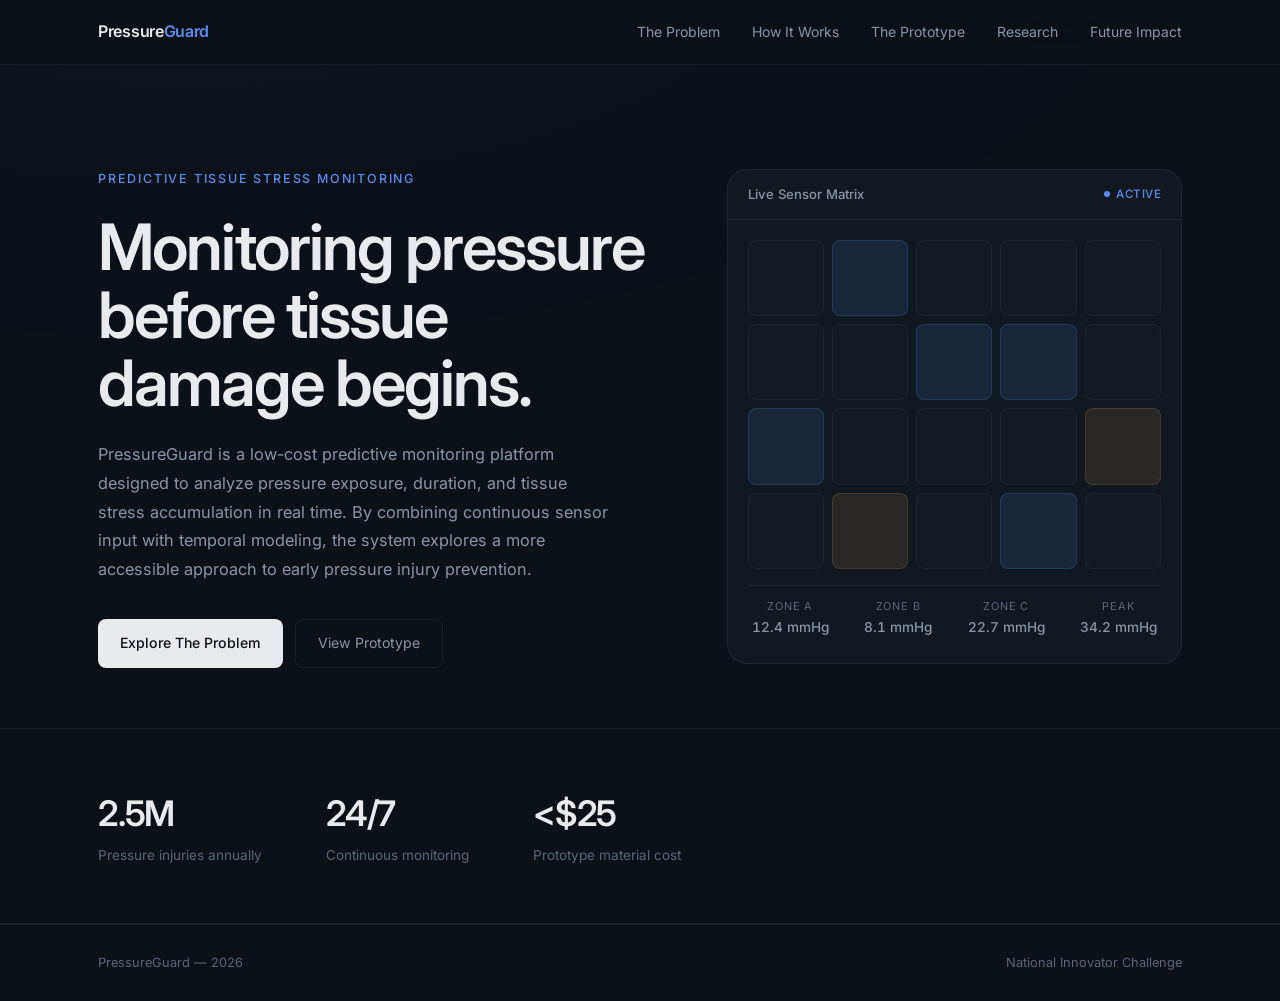
==== commit 4385c71d: "Build multi-page PressureGuard website with dark modern UI - Home page: hero section with animated s" ====
--- a/index.html
+++ b/index.html
@@ -3,133 +3,124 @@
 <head>
 <meta charset="UTF-8">
 <meta name="viewport" content="width=device-width, initial-scale=1.0">
-<title>PressureGuard — Predictive Tissue Stress Monitoring</title>
+<title>PressureGuard</title>
 <link rel="preconnect" href="https://fonts.googleapis.com">
 <link rel="preconnect" href="https://fonts.gstatic.com" crossorigin>
-<link href="https://fonts.googleapis.com/css2?family=Inter:wght@300;400;450;500;550;600;700&display=swap" rel="stylesheet">
+<link href="https://fonts.googleapis.com/css2?family=Inter:wght@300;400;500;600;700&display=swap" rel="stylesheet">
 <link rel="stylesheet" href="css/style.css">
 </head>
 <body>
 
-<nav class="nav">
-  <div class="container">
-    <div class="nav-inner">
-      <a href="index.html" class="logo">Pressure<span>Guard</span></a>
-      <div class="nav-links">
-        <a href="problem.html" class="nav-link">The Problem</a>
-        <a href="how-it-works.html" class="nav-link">How It Works</a>
-        <a href="prototype.html" class="nav-link">The Prototype</a>
-        <a href="research.html" class="nav-link">Research</a>
-        <a href="future-impact.html" class="nav-link">Future Impact</a>
-      </div>
-      <button class="mobile-toggle" aria-label="Menu" aria-expanded="false">
-        <svg width="22" height="22" viewBox="0 0 24 24" fill="none" stroke="currentColor" stroke-width="2" stroke-linecap="round"><line x1="3" y1="6" x2="21" y2="6"/><line x1="3" y1="12" x2="21" y2="12"/><line x1="3" y1="18" x2="21" y2="18"/></svg>
-      </button>
-    </div>
-  </div>
+<nav>
+<div class="container">
+<div class="nav-inner">
+<a href="index.html" class="logo">Pressure<span>Guard</span></a>
+<div class="nav-links" id="navLinks">
+<a href="problem.html">The Problem</a>
+<a href="how-it-works.html">How It Works</a>
+<a href="prototype.html">The Prototype</a>
+<a href="research.html">Research</a>
+<a href="future-impact.html">Future Impact</a>
+</div>
+<button class="menu-toggle" onclick="toggleMenu()" aria-label="Menu">
+<span></span>
+<span></span>
+<span></span>
+</button>
+</div>
+</div>
 </nav>
 
-<div class="mobile-menu">
-  <a href="problem.html" class="nav-link">The Problem</a>
-  <a href="how-it-works.html" class="nav-link">How It Works</a>
-  <a href="prototype.html" class="nav-link">The Prototype</a>
-  <a href="research.html" class="nav-link">Research</a>
-  <a href="future-impact.html" class="nav-link">Future Impact</a>
+<section class="hero">
+<div class="container">
+<div class="hero-grid">
+<div class="hero-content fade-in">
+<span class="hero-label">Predictive Tissue Stress Monitoring</span>
+<h1>Monitoring pressure before tissue damage begins.</h1>
+<p class="hero-body">PressureGuard is a low-cost predictive monitoring platform designed to analyze pressure exposure, duration, and tissue stress accumulation in real time. By combining continuous sensor input with temporal modeling, the system explores a more accessible approach to early pressure injury prevention.</p>
+<div class="hero-buttons">
+<a href="problem.html" class="btn-primary">Explore The Problem</a>
+<a href="prototype.html" class="btn-secondary">View Prototype</a>
 </div>
-
-<section class="hero">
-  <div class="container">
-    <div class="hero-grid">
-      <div>
-        <span class="eyebrow fade-in">Predictive Tissue Stress Monitoring</span>
-        <h1 class="fade-in delay-1">Monitoring pressure before tissue damage begins.</h1>
-        <p class="hero-copy fade-in delay-2">PressureGuard is a low-cost predictive monitoring platform designed to analyze pressure exposure, duration, and tissue stress accumulation in real time. By combining continuous sensor input with temporal modeling, the system explores a more accessible approach to early pressure injury prevention.</p>
-        <div class="btn-group fade-in delay-3">
-          <a href="problem.html" class="btn btn-primary">Explore The Problem</a>
-          <a href="prototype.html" class="btn btn-secondary">View Prototype</a>
-        </div>
-        <div class="stats fade-in delay-3">
-          <div>
-            <div class="stat-value">2.5M</div>
-            <div class="stat-label">pressure injuries annually</div>
-          </div>
-          <div>
-            <div class="stat-value">24/7</div>
-            <div class="stat-label">continuous monitoring</div>
-          </div>
-          <div>
-            <div class="stat-value">&lt;$25</div>
-            <div class="stat-label">prototype material cost</div>
-          </div>
-        </div>
-      </div>
-
-      <div class="fade-in delay-2">
-        <div class="dashboard">
-          <div class="dash-header">
-            <span class="dash-title">Live Sensor Matrix</span>
-            <span class="dash-status"><span class="dash-dot"></span> Active</span>
-          </div>
-          <div class="dash-body">
-            <div class="sensor-matrix">
-              <div class="sensor-cell low"></div>
-              <div class="sensor-cell"></div>
-              <div class="sensor-cell"></div>
-              <div class="sensor-cell mid"></div>
-              <div class="sensor-cell"></div>
-              <div class="sensor-cell"></div>
-              <div class="sensor-cell"></div>
-              <div class="sensor-cell low"></div>
-              <div class="sensor-cell high"></div>
-              <div class="sensor-cell"></div>
-              <div class="sensor-cell"></div>
-              <div class="sensor-cell"></div>
-              <div class="sensor-cell"></div>
-              <div class="sensor-cell low"></div>
-              <div class="sensor-cell mid"></div>
-              <div class="sensor-cell"></div>
-              <div class="sensor-cell"></div>
-              <div class="sensor-cell"></div>
-              <div class="sensor-cell low"></div>
-              <div class="sensor-cell"></div>
-              <div class="sensor-cell"></div>
-              <div class="sensor-cell"></div>
-              <div class="sensor-cell"></div>
-              <div class="sensor-cell critical"></div>
-            </div>
-            <div class="dash-metrics">
-              <div class="metric-card">
-                <div class="metric-label">Peak Pressure</div>
-                <div class="metric-value accent">142 mmHg</div>
-              </div>
-              <div class="metric-card">
-                <div class="metric-label">Duration</div>
-                <div class="metric-value">2h 14m</div>
-              </div>
-              <div class="metric-card">
-                <div class="metric-label">Risk Level</div>
-                <div class="metric-value warn">Moderate</div>
-              </div>
-            </div>
-            <div class="dash-chart-area">Temporal stress chart placeholder</div>
-          </div>
-        </div>
-      </div>
-    </div>
-  </div>
+</div>
+<div class="hero-visual fade-in" style="transition-delay: 0.15s">
+<div class="visual-panel">
+<div class="visual-header">
+<span class="visual-header-title">Live Sensor Matrix</span>
+<div class="visual-status"><span class="status-dot"></span> Active</div>
+</div>
+<div class="visual-body">
+<div class="sensor-grid" id="sensorGrid">
+<div class="sensor-cell"></div>
+<div class="sensor-cell active"></div>
+<div class="sensor-cell"></div>
+<div class="sensor-cell"></div>
+<div class="sensor-cell"></div>
+<div class="sensor-cell"></div>
+<div class="sensor-cell"></div>
+<div class="sensor-cell active"></div>
+<div class="sensor-cell active"></div>
+<div class="sensor-cell"></div>
+<div class="sensor-cell active"></div>
+<div class="sensor-cell"></div>
+<div class="sensor-cell"></div>
+<div class="sensor-cell"></div>
+<div class="sensor-cell elevated"></div>
+<div class="sensor-cell"></div>
+<div class="sensor-cell elevated"></div>
+<div class="sensor-cell"></div>
+<div class="sensor-cell active"></div>
+<div class="sensor-cell"></div>
+</div>
+<div class="sensor-readings">
+<div class="reading">
+<div class="reading-label">Zone A</div>
+<div class="reading-value" id="zoneA">12.4 mmHg</div>
+</div>
+<div class="reading">
+<div class="reading-label">Zone B</div>
+<div class="reading-value" id="zoneB">8.1 mmHg</div>
+</div>
+<div class="reading">
+<div class="reading-label">Zone C</div>
+<div class="reading-value" id="zoneC">22.7 mmHg</div>
+</div>
+<div class="reading">
+<div class="reading-label">Peak</div>
+<div class="reading-value" id="peak">34.2 mmHg</div>
+</div>
+</div>
+</div>
+</div>
+</div>
+</div>
+</div>
 </section>
 
-<footer class="footer">
-  <div class="container">
-    <div class="footer-inner">
-      <span class="footer-text">PressureGuard &mdash; National Innovator Challenge 2026</span>
-      <div class="footer-links">
-        <a href="problem.html" class="footer-link">The Problem</a>
-        <a href="research.html" class="footer-link">Research</a>
-        <a href="future-impact.html" class="footer-link">Future Impact</a>
-      </div>
-    </div>
-  </div>
+<section class="stats-section">
+<div class="container">
+<div class="stats-row fade-in">
+<div class="stat-item">
+<h3>2.5M</h3>
+<p>Pressure injuries annually</p>
+</div>
+<div class="stat-item">
+<h3>24/7</h3>
+<p>Continuous monitoring</p>
+</div>
+<div class="stat-item">
+<h3>&lt;$25</h3>
+<p>Prototype material cost</p>
+</div>
+</div>
+</div>
+</section>
+
+<footer>
+<div class="container">
+<span class="footer-text">PressureGuard &mdash; 2026</span>
+<span class="footer-text">National Innovator Challenge</span>
+</div>
 </footer>
 
 <script src="js/main.js"></script>
--- a/css/style.css
+++ b/css/style.css
@@ -1,605 +1,670 @@
-*,*::before,*::after{margin:0;padding:0;box-sizing:border-box}
-
-:root{
-  --bg:#0a0e13;
-  --bg-elevated:#111820;
-  --bg-card:#0f1419;
-  --accent:#5b8def;
-  --accent-dim:rgba(91,141,239,.12);
-  --text-primary:#e8eaed;
-  --text-secondary:#8b95a5;
-  --text-tertiary:#5c6878;
-  --border:rgba(255,255,255,.06);
-  --border-hover:rgba(255,255,255,.12);
-  --radius:10px;
-  --radius-lg:16px;
-  --nav-height:72px;
-  --container:1200px;
-  --transition:0.2s ease;
-}
-
-html{scroll-behavior:smooth}
-
-body{
-  font-family:'Inter',system-ui,-apple-system,sans-serif;
-  background:var(--bg);
-  color:var(--text-primary);
-  -webkit-font-smoothing:antialiased;
-  -moz-osx-font-smoothing:grayscale;
-  overflow-x:hidden;
-  line-height:1.6;
-}
-
-a{text-decoration:none;color:inherit}
-button{font-family:inherit;cursor:pointer}
-img{display:block;max-width:100%}
-
-.container{
-  width:100%;
-  max-width:var(--container);
-  margin:0 auto;
-  padding:0 48px;
-}
-
-/* ── Navbar ── */
-
-.nav{
-  position:sticky;
-  top:0;
-  z-index:100;
-  background:rgba(10,14,19,.82);
-  backdrop-filter:blur(16px);
-  -webkit-backdrop-filter:blur(16px);
-  border-bottom:1px solid var(--border);
-}
-
-.nav-inner{
-  display:flex;
-  align-items:center;
-  justify-content:space-between;
-  height:var(--nav-height);
-}
-
-.logo{
-  font-size:.975rem;
-  font-weight:600;
-  letter-spacing:-.02em;
-  color:var(--text-primary);
-  white-space:nowrap;
-}
-
-.logo span{color:var(--accent)}
-
-.nav-links{display:flex;gap:6px}
-
-.nav-link{
-  background:none;
-  border:none;
-  color:var(--text-secondary);
-  font-size:.875rem;
-  font-weight:450;
-  padding:8px 14px;
-  border-radius:8px;
-  transition:color var(--transition),background var(--transition);
-}
-
-.nav-link:hover{color:var(--text-primary);background:rgba(255,255,255,.04)}
-.nav-link.active{color:var(--text-primary)}
-
-.mobile-toggle{
-  display:none;
-  background:none;
-  border:none;
-  color:var(--text-secondary);
-  padding:8px;
-}
-
-.mobile-toggle svg{display:block}
-
-.mobile-menu{
-  display:none;
-  position:fixed;
-  inset:0;
-  top:var(--nav-height);
-  background:rgba(10,14,19,.96);
-  backdrop-filter:blur(20px);
-  -webkit-backdrop-filter:blur(20px);
-  z-index:99;
-  padding:24px;
-  flex-direction:column;
-  gap:4px;
-}
-
-.mobile-menu.open{display:flex}
-
-.mobile-menu .nav-link{
-  font-size:1.05rem;
-  padding:14px 16px;
-  text-align:left;
-  border-radius:10px;
-}
-
-.mobile-menu .nav-link:hover{background:rgba(255,255,255,.04)}
-
-/* ── Hero ── */
-
-.hero{
-  padding:100px 0 80px;
-  min-height:calc(100vh - var(--nav-height));
-  display:flex;
-  align-items:center;
-}
-
-.hero-grid{
-  display:grid;
-  grid-template-columns:1fr 1fr;
-  gap:80px;
-  align-items:center;
-}
-
-.eyebrow{
-  display:inline-block;
-  color:var(--accent);
-  font-size:.75rem;
-  font-weight:600;
-  text-transform:uppercase;
-  letter-spacing:.1em;
-  margin-bottom:24px;
-}
-
-.hero h1{
-  font-size:clamp(2.5rem,5vw,3.75rem);
-  font-weight:600;
-  line-height:1.05;
-  letter-spacing:-.035em;
-  margin-bottom:24px;
-  max-width:560px;
-}
-
-.hero-copy{
-  color:var(--text-secondary);
-  font-size:1rem;
-  line-height:1.7;
-  max-width:520px;
-  margin-bottom:36px;
-}
-
-.btn-group{display:flex;gap:12px;flex-wrap:wrap}
-
-.btn{
-  display:inline-flex;
-  align-items:center;
-  gap:8px;
-  padding:12px 20px;
-  border-radius:var(--radius);
-  font-size:.875rem;
-  font-weight:550;
-  border:none;
-  transition:all var(--transition);
-}
-
-.btn-primary{
-  background:var(--text-primary);
-  color:var(--bg);
-}
-
-.btn-primary:hover{
-  background:#fff;
-  transform:translateY(-1px);
-  box-shadow:0 4px 12px rgba(0,0,0,.25);
-}
-
-.btn-secondary{
-  background:transparent;
-  color:var(--text-secondary);
-  border:1px solid var(--border);
-}
-
-.btn-secondary:hover{
-  color:var(--text-primary);
-  border-color:var(--border-hover);
-  background:rgba(255,255,255,.02);
-}
-
-.btn-accent{
-  background:var(--accent);
-  color:#fff;
-}
-
-.btn-accent:hover{
-  background:#6e9af0;
-  transform:translateY(-1px);
-  box-shadow:0 4px 16px rgba(91,141,239,.2);
-}
-
-/* ── Stats ── */
-
-.stats{
-  display:flex;
-  gap:48px;
-  margin-top:56px;
-  flex-wrap:wrap;
-}
-
-.stat-value{
-  font-size:2rem;
-  font-weight:600;
-  letter-spacing:-.04em;
-  line-height:1.2;
-  margin-bottom:4px;
-}
-
-.stat-label{
-  font-size:.8125rem;
-  color:var(--text-tertiary);
-  font-weight:450;
-}
-
-/* ── Dashboard Visual ── */
-
-.dashboard{
-  width:100%;
-  border-radius:var(--radius-lg);
-  border:1px solid var(--border);
-  background:var(--bg-card);
-  overflow:hidden;
-}
-
-.dash-header{
-  display:flex;
-  align-items:center;
-  justify-content:space-between;
-  padding:16px 20px;
-  border-bottom:1px solid var(--border);
-}
-
-.dash-title{
-  font-size:.8125rem;
-  font-weight:500;
-  color:var(--text-secondary);
-}
-
-.dash-status{
-  display:flex;
-  align-items:center;
-  gap:6px;
-  font-size:.75rem;
-  color:var(--accent);
-  font-weight:500;
-}
-
-.dash-dot{
-  width:6px;
-  height:6px;
-  border-radius:50%;
-  background:var(--accent);
-  animation:pulse-dot 2s ease-in-out infinite;
-}
-
-@keyframes pulse-dot{
-  0%,100%{opacity:1}
-  50%{opacity:.4}
-}
-
-.dash-body{padding:20px;display:flex;flex-direction:column;gap:16px}
-
-.sensor-matrix{display:grid;grid-template-columns:repeat(6,1fr);gap:8px}
-
-.sensor-cell{
-  aspect-ratio:1;
-  border-radius:8px;
-  background:var(--bg-elevated);
-  border:1px solid var(--border);
-  transition:background .6s ease;
-}
-
-.sensor-cell.low{
-  background:rgba(91,141,239,.08);
-  border-color:rgba(91,141,239,.15);
-}
-
-.sensor-cell.mid{
-  background:rgba(91,141,239,.2);
-  border-color:rgba(91,141,239,.3);
-}
-
-.sensor-cell.high{
-  background:rgba(239,147,91,.18);
-  border-color:rgba(239,147,91,.3);
-}
-
-.sensor-cell.critical{
-  background:rgba(239,91,91,.18);
-  border-color:rgba(239,91,91,.3);
-}
-
-.dash-metrics{
-  display:grid;
-  grid-template-columns:repeat(3,1fr);
-  gap:8px;
-}
-
-.metric-card{
-  padding:14px 16px;
-  border-radius:var(--radius);
-  background:var(--bg-elevated);
-  border:1px solid var(--border);
-}
-
-.metric-label{
-  font-size:.6875rem;
-  color:var(--text-tertiary);
-  text-transform:uppercase;
-  letter-spacing:.06em;
-  font-weight:500;
-  margin-bottom:6px;
-}
-
-.metric-value{
-  font-size:1.125rem;
-  font-weight:600;
-  letter-spacing:-.02em;
-}
-
-.metric-value.accent{color:var(--accent)}
-.metric-value.warn{color:#ef935b}
-
-.dash-chart-area{
-  height:120px;
-  border-radius:var(--radius);
-  border:1px dashed var(--border);
-  display:flex;
-  align-items:center;
-  justify-content:center;
-  color:var(--text-tertiary);
-  font-size:.8125rem;
-}
-
-/* ── Section Common ── */
-
-.section{padding:100px 0}
-
-.section-label{
-  display:inline-block;
-  color:var(--accent);
-  font-size:.75rem;
-  font-weight:600;
-  text-transform:uppercase;
-  letter-spacing:.1em;
-  margin-bottom:20px;
-}
-
-.section-title{
-  font-size:clamp(2rem,4vw,3rem);
-  font-weight:600;
-  line-height:1.1;
-  letter-spacing:-.035em;
-  margin-bottom:20px;
-  max-width:720px;
-}
-
-.section-copy{
-  color:var(--text-secondary);
-  font-size:1rem;
-  line-height:1.7;
-  max-width:640px;
-  margin-bottom:48px;
-}
-
-.divider{
-  width:100%;
-  height:1px;
-  background:var(--border);
-}
-
-/* ── Problem Page ── */
-
-.problem-intro{padding:100px 0 60px}
-
-.problem-cards{
-  display:grid;
-  grid-template-columns:1fr 1fr;
-  gap:20px;
-  margin-bottom:48px;
-}
-
-.card{
-  background:var(--bg-card);
-  border:1px solid var(--border);
-  border-radius:var(--radius-lg);
-  padding:32px;
-  transition:border-color var(--transition);
-}
-
-.card:hover{border-color:var(--border-hover)}
-
-.card-icon{
-  width:40px;
-  height:40px;
-  border-radius:10px;
-  background:var(--accent-dim);
-  display:flex;
-  align-items:center;
-  justify-content:center;
-  margin-bottom:20px;
-  color:var(--accent);
-}
-
-.card h3{
-  font-size:1.125rem;
-  font-weight:600;
-  letter-spacing:-.02em;
-  margin-bottom:12px;
-}
-
-.card p{
-  color:var(--text-secondary);
-  font-size:.9375rem;
-  line-height:1.7;
-}
-
-.problem-details{padding:0 0 100px}
-
-.detail-grid{
-  display:grid;
-  grid-template-columns:1fr 1fr;
-  gap:20px;
-  margin-top:48px;
-}
-
-.detail-card{
-  background:var(--bg-card);
-  border:1px solid var(--border);
-  border-radius:var(--radius-lg);
-  padding:32px;
-}
-
-.detail-card h4{
-  font-size:1rem;
-  font-weight:600;
-  margin-bottom:10px;
-  letter-spacing:-.01em;
-}
-
-.detail-card p{
-  color:var(--text-secondary);
-  font-size:.9375rem;
-  line-height:1.7;
-}
-
-.viz-placeholder{
-  width:100%;
-  height:280px;
-  border-radius:var(--radius-lg);
-  border:1px dashed var(--border);
-  display:flex;
-  align-items:center;
-  justify-content:center;
-  color:var(--text-tertiary);
-  font-size:.875rem;
-  margin-top:48px;
-}
-
-/* ── Coming Soon ── */
-
-.coming-soon{
-  min-height:calc(100vh - var(--nav-height));
-  display:flex;
-  align-items:center;
-  justify-content:center;
-  flex-direction:column;
-  text-align:center;
-  padding:48px;
-}
-
-.coming-soon-badge{
-  display:inline-flex;
-  align-items:center;
-  gap:6px;
-  padding:6px 14px;
-  border-radius:20px;
-  border:1px solid var(--border);
-  background:rgba(255,255,255,.02);
-  font-size:.75rem;
-  font-weight:500;
-  color:var(--text-secondary);
-  margin-bottom:32px;
-}
-
-.coming-soon-badge .dot{
-  width:6px;
-  height:6px;
-  border-radius:50%;
-  background:var(--accent);
-}
-
-.coming-soon h1{
-  font-size:clamp(2rem,4vw,3rem);
-  font-weight:600;
-  letter-spacing:-.035em;
-  margin-bottom:14px;
-}
-
-.coming-soon p{
-  color:var(--text-secondary);
-  font-size:1rem;
-  margin-bottom:32px;
-  max-width:400px;
-}
-
-/* ── Footer ── */
-
-.footer{
-  padding:32px 0;
-  border-top:1px solid var(--border);
-}
-
-.footer-inner{
-  display:flex;
-  align-items:center;
-  justify-content:space-between;
-}
-
-.footer-text{
-  color:var(--text-tertiary);
-  font-size:.8125rem;
-}
-
-.footer-links{display:flex;gap:24px}
-
-.footer-link{
-  color:var(--text-tertiary);
-  font-size:.8125rem;
-  transition:color var(--transition);
-}
-
-.footer-link:hover{color:var(--text-secondary)}
-
-/* ── Fade-in Animation ── */
-
-.fade-in{
-  opacity:0;
-  transform:translateY(16px);
-  transition:opacity .5s ease,transform .5s ease;
-}
-
-.fade-in.visible{
-  opacity:1;
-  transform:translateY(0);
-}
-
-.fade-in.delay-1{transition-delay:.1s}
-.fade-in.delay-2{transition-delay:.2s}
-.fade-in.delay-3{transition-delay:.3s}
-
-/* ── Responsive ── */
-
-@media(max-width:1024px){
-  .hero-grid{
-    grid-template-columns:1fr;
-    gap:48px;
-  }
-  .hero{padding:64px 0 48px}
-  .problem-cards{grid-template-columns:1fr}
-  .detail-grid{grid-template-columns:1fr}
-}
-
-@media(max-width:768px){
-  .container{padding:0 24px}
-  .nav-links{display:none}
-  .mobile-toggle{display:block}
-  .stats{gap:32px}
-  .section{padding:64px 0}
-  .problem-intro{padding:64px 0 40px}
-  .dash-metrics{grid-template-columns:1fr}
-  .sensor-matrix{grid-template-columns:repeat(4,1fr)}
-  .footer-inner{flex-direction:column;gap:16px;text-align:center}
-  .footer-links{gap:16px}
-}
-
-@media(max-width:480px){
-  .container{padding:0 16px}
-  .btn-group{flex-direction:column}
-  .btn-group .btn{width:100%;justify-content:center}
-  .stats{flex-direction:column;gap:24px}
-}
+:root {
+  --bg: #0c1017;
+  --surface: #111820;
+  --border: rgba(255, 255, 255, 0.06);
+  --border-hover: rgba(255, 255, 255, 0.12);
+  --accent: #5b8def;
+  --accent-subtle: rgba(91, 141, 239, 0.08);
+  --text: #e8eaed;
+  --text-secondary: #8b95a5;
+  --text-muted: #5c6678;
+  --radius: 12px;
+  --radius-lg: 20px;
+}
+
+* {
+  margin: 0;
+  padding: 0;
+  box-sizing: border-box;
+}
+
+html {
+  scroll-behavior: smooth;
+}
+
+body {
+  font-family: 'Inter', sans-serif;
+  background: var(--bg);
+  color: var(--text);
+  overflow-x: hidden;
+  -webkit-font-smoothing: antialiased;
+  -moz-osx-font-smoothing: grayscale;
+  line-height: 1.6;
+}
+
+body::before {
+  content: '';
+  position: fixed;
+  inset: 0;
+  z-index: -1;
+  background: radial-gradient(ellipse 80% 50% at 15% -10%, rgba(91, 141, 239, 0.04), transparent);
+  pointer-events: none;
+}
+
+a {
+  text-decoration: none;
+  color: inherit;
+}
+
+button {
+  font-family: 'Inter', sans-serif;
+  cursor: pointer;
+}
+
+.container {
+  width: 100%;
+  max-width: 1180px;
+  margin: 0 auto;
+  padding: 0 48px;
+}
+
+nav {
+  position: sticky;
+  top: 0;
+  z-index: 1000;
+  backdrop-filter: blur(16px);
+  -webkit-backdrop-filter: blur(16px);
+  background: rgba(12, 16, 23, 0.82);
+  border-bottom: 1px solid var(--border);
+}
+
+.nav-inner {
+  display: flex;
+  justify-content: space-between;
+  align-items: center;
+  height: 64px;
+}
+
+.logo {
+  font-size: 1rem;
+  font-weight: 600;
+  letter-spacing: -0.3px;
+  color: var(--text);
+}
+
+.logo span {
+  color: var(--accent);
+}
+
+.nav-links {
+  display: flex;
+  gap: 32px;
+  align-items: center;
+}
+
+.nav-links a {
+  color: var(--text-secondary);
+  font-size: 0.875rem;
+  font-weight: 400;
+  transition: color 0.2s ease;
+  white-space: nowrap;
+}
+
+.nav-links a:hover,
+.nav-links a.active {
+  color: var(--text);
+}
+
+.menu-toggle {
+  display: none;
+  background: none;
+  border: none;
+  color: var(--text-secondary);
+  padding: 8px;
+  flex-direction: column;
+  gap: 5px;
+}
+
+.menu-toggle span {
+  display: block;
+  width: 18px;
+  height: 1.5px;
+  background: currentColor;
+  border-radius: 1px;
+  transition: 0.2s ease;
+}
+
+.hero {
+  padding: 100px 0 60px;
+}
+
+.hero-grid {
+  display: grid;
+  grid-template-columns: 1.1fr 0.9fr;
+  gap: 72px;
+  align-items: center;
+}
+
+.hero-label {
+  display: inline-block;
+  color: var(--accent);
+  font-size: 0.78rem;
+  font-weight: 500;
+  text-transform: uppercase;
+  letter-spacing: 1.8px;
+  margin-bottom: 24px;
+}
+
+.hero h1 {
+  font-size: clamp(2.6rem, 5vw, 4.2rem);
+  font-weight: 600;
+  line-height: 1.06;
+  letter-spacing: -2px;
+  max-width: 640px;
+  margin-bottom: 24px;
+}
+
+.hero-body {
+  max-width: 520px;
+  color: var(--text-secondary);
+  font-size: 1.02rem;
+  line-height: 1.75;
+  margin-bottom: 36px;
+}
+
+.hero-buttons {
+  display: flex;
+  gap: 12px;
+  flex-wrap: wrap;
+}
+
+.btn-primary {
+  display: inline-flex;
+  align-items: center;
+  gap: 8px;
+  background: var(--text);
+  color: var(--bg);
+  border: none;
+  padding: 12px 22px;
+  border-radius: 8px;
+  font-size: 0.88rem;
+  font-weight: 500;
+  transition: all 0.2s ease;
+}
+
+.btn-primary:hover {
+  background: #fff;
+  transform: translateY(-1px);
+}
+
+.btn-secondary {
+  display: inline-flex;
+  align-items: center;
+  gap: 8px;
+  background: transparent;
+  color: var(--text-secondary);
+  border: 1px solid var(--border);
+  padding: 12px 22px;
+  border-radius: 8px;
+  font-size: 0.88rem;
+  font-weight: 400;
+  transition: all 0.2s ease;
+}
+
+.btn-secondary:hover {
+  border-color: var(--border-hover);
+  color: var(--text);
+  background: rgba(255, 255, 255, 0.02);
+}
+
+.stats-section {
+  border-top: 1px solid var(--border);
+  border-bottom: 1px solid var(--border);
+}
+
+.stats-row {
+  display: flex;
+  gap: 64px;
+  padding: 56px 0;
+}
+
+.stat-item h3 {
+  font-size: 2.2rem;
+  font-weight: 600;
+  letter-spacing: -1.2px;
+  margin-bottom: 4px;
+}
+
+.stat-item p {
+  color: var(--text-muted);
+  font-size: 0.85rem;
+}
+
+.visual-panel {
+  width: 100%;
+  border-radius: var(--radius-lg);
+  border: 1px solid var(--border);
+  background: var(--surface);
+  overflow: hidden;
+}
+
+.visual-header {
+  display: flex;
+  justify-content: space-between;
+  align-items: center;
+  padding: 14px 20px;
+  border-bottom: 1px solid var(--border);
+}
+
+.visual-header-title {
+  font-size: 0.82rem;
+  color: var(--text-secondary);
+  font-weight: 500;
+}
+
+.visual-status {
+  display: flex;
+  align-items: center;
+  gap: 6px;
+  font-size: 0.72rem;
+  color: var(--accent);
+  font-weight: 500;
+  text-transform: uppercase;
+  letter-spacing: 0.5px;
+}
+
+.status-dot {
+  width: 6px;
+  height: 6px;
+  border-radius: 50%;
+  background: var(--accent);
+  animation: pulse 2.5s ease-in-out infinite;
+}
+
+@keyframes pulse {
+  0%, 100% { opacity: 1; }
+  50% { opacity: 0.3; }
+}
+
+.visual-body {
+  padding: 20px;
+}
+
+.sensor-grid {
+  display: grid;
+  grid-template-columns: repeat(5, 1fr);
+  gap: 8px;
+  margin-bottom: 16px;
+}
+
+.sensor-cell {
+  aspect-ratio: 1;
+  border-radius: 8px;
+  background: rgba(255, 255, 255, 0.015);
+  border: 1px solid rgba(255, 255, 255, 0.04);
+  transition: all 1.2s ease;
+}
+
+.sensor-cell.active {
+  background: rgba(91, 141, 239, 0.12);
+  border-color: rgba(91, 141, 239, 0.18);
+}
+
+.sensor-cell.elevated {
+  background: rgba(239, 178, 91, 0.1);
+  border-color: rgba(239, 178, 91, 0.14);
+}
+
+.sensor-readings {
+  display: flex;
+  justify-content: space-between;
+  padding: 12px 4px 4px;
+  border-top: 1px solid var(--border);
+  margin-top: 12px;
+}
+
+.reading {
+  text-align: center;
+}
+
+.reading-label {
+  font-size: 0.68rem;
+  color: var(--text-muted);
+  text-transform: uppercase;
+  letter-spacing: 0.8px;
+  margin-bottom: 2px;
+}
+
+.reading-value {
+  font-size: 0.85rem;
+  font-weight: 500;
+  color: var(--text-secondary);
+  font-variant-numeric: tabular-nums;
+}
+
+.section {
+  padding: 100px 0;
+}
+
+.section-label {
+  display: inline-block;
+  color: var(--accent);
+  font-size: 0.78rem;
+  font-weight: 500;
+  text-transform: uppercase;
+  letter-spacing: 1.8px;
+  margin-bottom: 24px;
+}
+
+.section-title {
+  font-size: clamp(2rem, 3.5vw, 2.8rem);
+  font-weight: 600;
+  line-height: 1.12;
+  letter-spacing: -1.2px;
+  max-width: 720px;
+  margin-bottom: 20px;
+}
+
+.section-body {
+  max-width: 600px;
+  color: var(--text-secondary);
+  font-size: 1rem;
+  line-height: 1.8;
+}
+
+.card-grid {
+  display: grid;
+  grid-template-columns: 1fr 1fr;
+  gap: 16px;
+  margin-top: 48px;
+}
+
+.card {
+  background: var(--surface);
+  border: 1px solid var(--border);
+  border-radius: var(--radius-lg);
+  padding: 32px;
+  transition: border-color 0.25s ease, transform 0.25s ease;
+}
+
+.card:hover {
+  border-color: var(--border-hover);
+  transform: translateY(-2px);
+}
+
+.card h3 {
+  font-size: 1.1rem;
+  font-weight: 600;
+  letter-spacing: -0.3px;
+  margin-bottom: 12px;
+}
+
+.card p {
+  color: var(--text-secondary);
+  font-size: 0.9rem;
+  line-height: 1.75;
+}
+
+.placeholder-area {
+  border-radius: var(--radius-lg);
+  border: 1px dashed rgba(255, 255, 255, 0.06);
+  display: flex;
+  align-items: center;
+  justify-content: center;
+  color: var(--text-muted);
+  font-size: 0.82rem;
+  margin-top: 32px;
+  padding: 24px;
+}
+
+.content-grid {
+  display: grid;
+  grid-template-columns: 1fr 1fr;
+  gap: 72px;
+  align-items: start;
+  margin-top: 64px;
+}
+
+.content-block h2 {
+  font-size: 1.35rem;
+  font-weight: 600;
+  letter-spacing: -0.5px;
+  margin-bottom: 16px;
+}
+
+.content-block p {
+  color: var(--text-secondary);
+  font-size: 0.95rem;
+  line-height: 1.8;
+}
+
+.timeline {
+  display: flex;
+  justify-content: space-between;
+  position: relative;
+  margin-top: 48px;
+}
+
+.timeline::before {
+  content: '';
+  position: absolute;
+  top: 4px;
+  left: 0;
+  right: 0;
+  height: 1px;
+  background: linear-gradient(to right, rgba(91, 141, 239, 0.3), var(--border-hover), rgba(239, 178, 91, 0.25));
+}
+
+.timeline-step {
+  position: relative;
+  z-index: 1;
+  flex: 1;
+}
+
+.timeline-step:last-child {
+  text-align: right;
+}
+
+.timeline-step:nth-child(2),
+.timeline-step:nth-child(3) {
+  text-align: center;
+}
+
+.timeline-dot {
+  width: 8px;
+  height: 8px;
+  border-radius: 50%;
+  background: var(--text-muted);
+  margin-bottom: 16px;
+  display: inline-block;
+}
+
+.timeline-step:first-child .timeline-dot {
+  background: var(--accent);
+}
+
+.timeline-step:last-child .timeline-dot {
+  background: rgba(239, 178, 91, 0.6);
+}
+
+.timeline-time {
+  font-size: 0.72rem;
+  font-weight: 500;
+  color: var(--text-muted);
+  text-transform: uppercase;
+  letter-spacing: 1px;
+  display: block;
+  margin-bottom: 4px;
+}
+
+.timeline-desc {
+  font-size: 0.82rem;
+  color: var(--text-secondary);
+}
+
+.divider {
+  height: 1px;
+  background: var(--border);
+}
+
+footer {
+  padding: 28px 0;
+  border-top: 1px solid var(--border);
+}
+
+footer .container {
+  display: flex;
+  justify-content: space-between;
+  align-items: center;
+}
+
+.footer-text {
+  color: var(--text-muted);
+  font-size: 0.8rem;
+}
+
+.coming-soon-content {
+  min-height: calc(100vh - 64px - 85px);
+  display: flex;
+  align-items: center;
+  justify-content: center;
+  flex-direction: column;
+  text-align: center;
+  padding: 40px 24px;
+}
+
+.coming-soon-content h1 {
+  font-size: clamp(2.2rem, 4vw, 3.2rem);
+  font-weight: 600;
+  letter-spacing: -1.5px;
+  margin-bottom: 12px;
+}
+
+.coming-soon-content p {
+  color: var(--text-secondary);
+  font-size: 0.95rem;
+  margin-bottom: 32px;
+  max-width: 360px;
+  line-height: 1.7;
+}
+
+.fade-in {
+  opacity: 0;
+  transform: translateY(16px);
+  transition: opacity 0.7s ease, transform 0.7s ease;
+}
+
+.fade-in.visible {
+  opacity: 1;
+  transform: translateY(0);
+}
+
+@media (max-width: 1024px) {
+  .hero-grid {
+    grid-template-columns: 1fr;
+    gap: 48px;
+  }
+
+  .card-grid {
+    grid-template-columns: 1fr;
+  }
+
+  .content-grid {
+    grid-template-columns: 1fr;
+    gap: 40px;
+  }
+
+  .stats-row {
+    gap: 40px;
+    flex-wrap: wrap;
+  }
+}
+
+@media (max-width: 768px) {
+  .container {
+    padding: 0 24px;
+  }
+
+  .nav-links {
+    display: none;
+    position: fixed;
+    top: 64px;
+    left: 0;
+    right: 0;
+    bottom: 0;
+    background: rgba(12, 16, 23, 0.97);
+    backdrop-filter: blur(20px);
+    -webkit-backdrop-filter: blur(20px);
+    flex-direction: column;
+    padding: 32px 24px;
+    gap: 20px;
+    border-top: 1px solid var(--border);
+  }
+
+  .nav-links.open {
+    display: flex;
+  }
+
+  .nav-links a {
+    font-size: 1.05rem;
+    padding: 8px 0;
+  }
+
+  .menu-toggle {
+    display: flex;
+  }
+
+  .hero {
+    padding: 72px 0 48px;
+  }
+
+  .hero h1 {
+    letter-spacing: -1.5px;
+  }
+
+  .stats-row {
+    gap: 32px;
+  }
+
+  .stat-item h3 {
+    font-size: 1.8rem;
+  }
+
+  .section {
+    padding: 72px 0;
+  }
+
+  .timeline {
+    flex-direction: column;
+    gap: 24px;
+  }
+
+  .timeline::before {
+    display: none;
+  }
+
+  .timeline-step,
+  .timeline-step:last-child,
+  .timeline-step:nth-child(2),
+  .timeline-step:nth-child(3) {
+    text-align: left;
+  }
+
+  footer .container {
+    flex-direction: column;
+    gap: 8px;
+    text-align: center;
+  }
+}
+
+@media (max-width: 480px) {
+  .hero-buttons {
+    flex-direction: column;
+  }
+
+  .btn-primary,
+  .btn-secondary {
+    width: 100%;
+    justify-content: center;
+  }
+
+  .sensor-readings {
+    flex-wrap: wrap;
+    gap: 12px;
+  }
+
+  .reading {
+    flex: 1;
+    min-width: 60px;
+  }
+}
